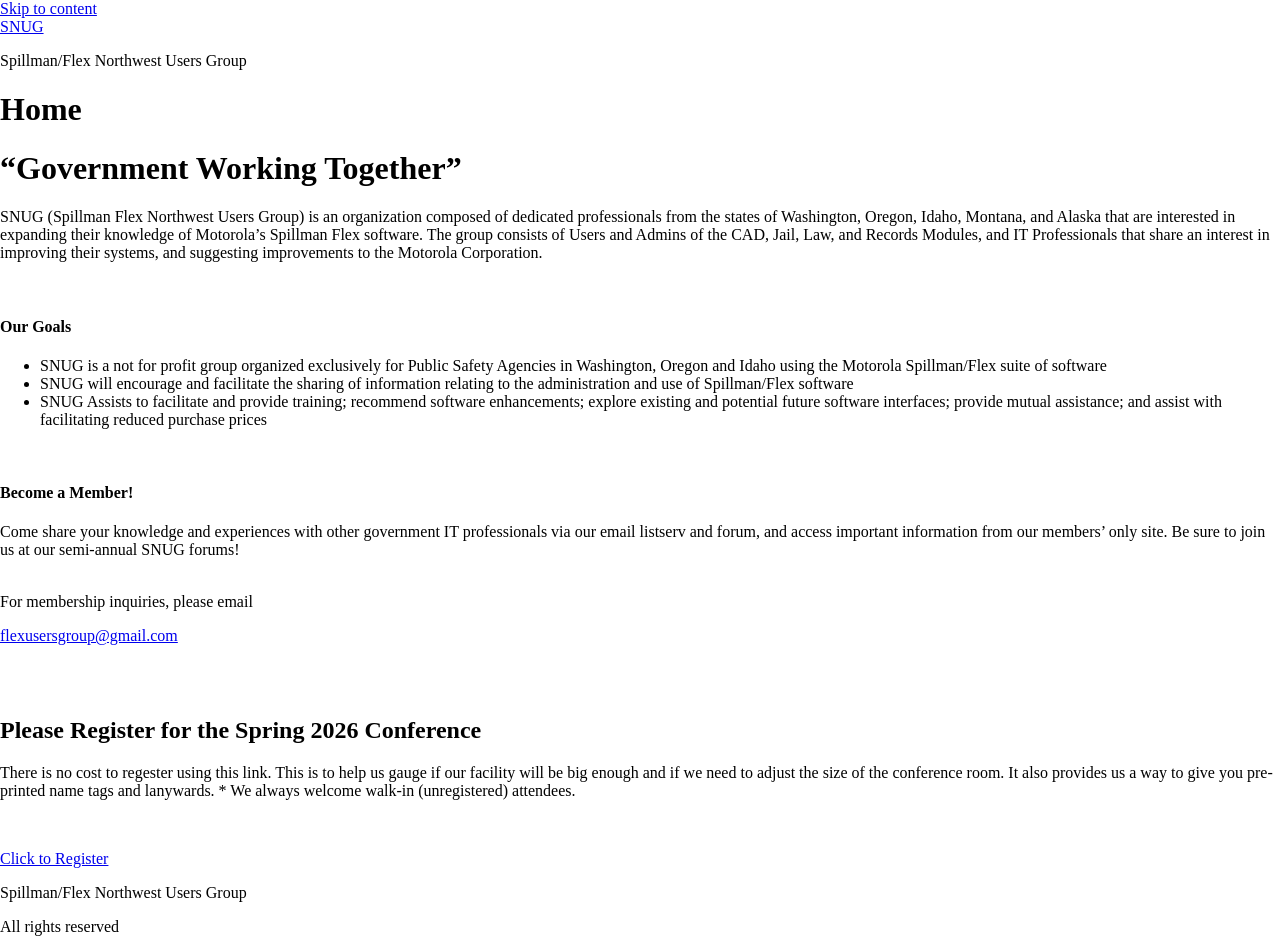
==== index.html @ 71878bd9 "Add index.html for SNUG website This commit adds a new HTML file for the SNUG website, including met" ====
<!doctype html>
<html lang="en-US">
<head>
	<meta charset="UTF-8">
	<meta name="viewport" content="width=device-width, initial-scale=1">
	<link rel="profile" href="https://gmpg.org/xfn/11">
	<title>SNUG &#8211; Spillman/Flex Northwest Users Group</title>
<meta name='robots' content='max-image-preview:large' />
<link rel='dns-prefetch' href='//snugonline.net' />
<link rel="alternate" type="application/rss+xml" title="SNUG &raquo; Feed" href="https://snugonline.net/feed/" />
<link rel="alternate" type="application/rss+xml" title="SNUG &raquo; Comments Feed" href="https://snugonline.net/comments/feed/" />
<link rel="alternate" title="oEmbed (JSON)" type="application/json+oembed" href="https://snugonline.net/wp-json/oembed/1.0/embed?url=https%3A%2F%2Fsnugonline.net%2F" />
<link rel="alternate" title="oEmbed (XML)" type="text/xml+oembed" href="https://snugonline.net/wp-json/oembed/1.0/embed?url=https%3A%2F%2Fsnugonline.net%2F&#038;format=xml" />
<style id='wp-img-auto-sizes-contain-inline-css'>
img:is([sizes=auto i],[sizes^="auto," i]){contain-intrinsic-size:3000px 1500px}
/*# sourceURL=wp-img-auto-sizes-contain-inline-css */
</style>
<style id='wp-emoji-styles-inline-css'>

	img.wp-smiley, img.emoji {
		display: inline !important;
		border: none !important;
		box-shadow: none !important;
		height: 1em !important;
		width: 1em !important;
		margin: 0 0.07em !important;
		vertical-align: -0.1em !important;
		background: none !important;
		padding: 0 !important;
	}
/*# sourceURL=wp-emoji-styles-inline-css */
</style>
<link rel='stylesheet' id='wp-block-library-css' href='https://snugonline.net/wp-includes/css/dist/block-library/style.css?ver=6.9' media='all' />
<style id='global-styles-inline-css'>
:root{--wp--preset--aspect-ratio--square: 1;--wp--preset--aspect-ratio--4-3: 4/3;--wp--preset--aspect-ratio--3-4: 3/4;--wp--preset--aspect-ratio--3-2: 3/2;--wp--preset--aspect-ratio--2-3: 2/3;--wp--preset--aspect-ratio--16-9: 16/9;--wp--preset--aspect-ratio--9-16: 9/16;--wp--preset--color--black: #000000;--wp--preset--color--cyan-bluish-gray: #abb8c3;--wp--preset--color--white: #ffffff;--wp--preset--color--pale-pink: #f78da7;--wp--preset--color--vivid-red: #cf2e2e;--wp--preset--color--luminous-vivid-orange: #ff6900;--wp--preset--color--luminous-vivid-amber: #fcb900;--wp--preset--color--light-green-cyan: #7bdcb5;--wp--preset--color--vivid-green-cyan: #00d084;--wp--preset--color--pale-cyan-blue: #8ed1fc;--wp--preset--color--vivid-cyan-blue: #0693e3;--wp--preset--color--vivid-purple: #9b51e0;--wp--preset--gradient--vivid-cyan-blue-to-vivid-purple: linear-gradient(135deg,rgb(6,147,227) 0%,rgb(155,81,224) 100%);--wp--preset--gradient--light-green-cyan-to-vivid-green-cyan: linear-gradient(135deg,rgb(122,220,180) 0%,rgb(0,208,130) 100%);--wp--preset--gradient--luminous-vivid-amber-to-luminous-vivid-orange: linear-gradient(135deg,rgb(252,185,0) 0%,rgb(255,105,0) 100%);--wp--preset--gradient--luminous-vivid-orange-to-vivid-red: linear-gradient(135deg,rgb(255,105,0) 0%,rgb(207,46,46) 100%);--wp--preset--gradient--very-light-gray-to-cyan-bluish-gray: linear-gradient(135deg,rgb(238,238,238) 0%,rgb(169,184,195) 100%);--wp--preset--gradient--cool-to-warm-spectrum: linear-gradient(135deg,rgb(74,234,220) 0%,rgb(151,120,209) 20%,rgb(207,42,186) 40%,rgb(238,44,130) 60%,rgb(251,105,98) 80%,rgb(254,248,76) 100%);--wp--preset--gradient--blush-light-purple: linear-gradient(135deg,rgb(255,206,236) 0%,rgb(152,150,240) 100%);--wp--preset--gradient--blush-bordeaux: linear-gradient(135deg,rgb(254,205,165) 0%,rgb(254,45,45) 50%,rgb(107,0,62) 100%);--wp--preset--gradient--luminous-dusk: linear-gradient(135deg,rgb(255,203,112) 0%,rgb(199,81,192) 50%,rgb(65,88,208) 100%);--wp--preset--gradient--pale-ocean: linear-gradient(135deg,rgb(255,245,203) 0%,rgb(182,227,212) 50%,rgb(51,167,181) 100%);--wp--preset--gradient--electric-grass: linear-gradient(135deg,rgb(202,248,128) 0%,rgb(113,206,126) 100%);--wp--preset--gradient--midnight: linear-gradient(135deg,rgb(2,3,129) 0%,rgb(40,116,252) 100%);--wp--preset--font-size--small: 13px;--wp--preset--font-size--medium: 20px;--wp--preset--font-size--large: 36px;--wp--preset--font-size--x-large: 42px;--wp--preset--spacing--20: 0.44rem;--wp--preset--spacing--30: 0.67rem;--wp--preset--spacing--40: 1rem;--wp--preset--spacing--50: 1.5rem;--wp--preset--spacing--60: 2.25rem;--wp--preset--spacing--70: 3.38rem;--wp--preset--spacing--80: 5.06rem;--wp--preset--shadow--natural: 6px 6px 9px rgba(0, 0, 0, 0.2);--wp--preset--shadow--deep: 12px 12px 50px rgba(0, 0, 0, 0.4);--wp--preset--shadow--sharp: 6px 6px 0px rgba(0, 0, 0, 0.2);--wp--preset--shadow--outlined: 6px 6px 0px -3px rgb(255, 255, 255), 6px 6px rgb(0, 0, 0);--wp--preset--shadow--crisp: 6px 6px 0px rgb(0, 0, 0);}:root { --wp--style--global--content-size: 800px;--wp--style--global--wide-size: 1200px; }:where(body) { margin: 0; }.wp-site-blocks > .alignleft { float: left; margin-right: 2em; }.wp-site-blocks > .alignright { float: right; margin-left: 2em; }.wp-site-blocks > .aligncenter { justify-content: center; margin-left: auto; margin-right: auto; }:where(.wp-site-blocks) > * { margin-block-start: 24px; margin-block-end: 0; }:where(.wp-site-blocks) > :first-child { margin-block-start: 0; }:where(.wp-site-blocks) > :last-child { margin-block-end: 0; }:root { --wp--style--block-gap: 24px; }:root :where(.is-layout-flow) > :first-child{margin-block-start: 0;}:root :where(.is-layout-flow) > :last-child{margin-block-end: 0;}:root :where(.is-layout-flow) > *{margin-block-start: 24px;margin-block-end: 0;}:root :where(.is-layout-constrained) > :first-child{margin-block-start: 0;}:root :where(.is-layout-constrained) > :last-child{margin-block-end: 0;}:root :where(.is-layout-constrained) > *{margin-block-start: 24px;margin-block-end: 0;}:root :where(.is-layout-flex){gap: 24px;}:root :where(.is-layout-grid){gap: 24px;}.is-layout-flow > .alignleft{float: left;margin-inline-start: 0;margin-inline-end: 2em;}.is-layout-flow > .alignright{float: right;margin-inline-start: 2em;margin-inline-end: 0;}.is-layout-flow > .aligncenter{margin-left: auto !important;margin-right: auto !important;}.is-layout-constrained > .alignleft{float: left;margin-inline-start: 0;margin-inline-end: 2em;}.is-layout-constrained > .alignright{float: right;margin-inline-start: 2em;margin-inline-end: 0;}.is-layout-constrained > .aligncenter{margin-left: auto !important;margin-right: auto !important;}.is-layout-constrained > :where(:not(.alignleft):not(.alignright):not(.alignfull)){max-width: var(--wp--style--global--content-size);margin-left: auto !important;margin-right: auto !important;}.is-layout-constrained > .alignwide{max-width: var(--wp--style--global--wide-size);}body .is-layout-flex{display: flex;}.is-layout-flex{flex-wrap: wrap;align-items: center;}.is-layout-flex > :is(*, div){margin: 0;}body .is-layout-grid{display: grid;}.is-layout-grid > :is(*, div){margin: 0;}body{padding-top: 0px;padding-right: 0px;padding-bottom: 0px;padding-left: 0px;}a:where(:not(.wp-element-button)){text-decoration: underline;}:root :where(.wp-element-button, .wp-block-button__link){background-color: #32373c;border-width: 0;color: #fff;font-family: inherit;font-size: inherit;font-style: inherit;font-weight: inherit;letter-spacing: inherit;line-height: inherit;padding-top: calc(0.667em + 2px);padding-right: calc(1.333em + 2px);padding-bottom: calc(0.667em + 2px);padding-left: calc(1.333em + 2px);text-decoration: none;text-transform: inherit;}.has-black-color{color: var(--wp--preset--color--black) !important;}.has-cyan-bluish-gray-color{color: var(--wp--preset--color--cyan-bluish-gray) !important;}.has-white-color{color: var(--wp--preset--color--white) !important;}.has-pale-pink-color{color: var(--wp--preset--color--pale-pink) !important;}.has-vivid-red-color{color: var(--wp--preset--color--vivid-red) !important;}.has-luminous-vivid-orange-color{color: var(--wp--preset--color--luminous-vivid-orange) !important;}.has-luminous-vivid-amber-color{color: var(--wp--preset--color--luminous-vivid-amber) !important;}.has-light-green-cyan-color{color: var(--wp--preset--color--light-green-cyan) !important;}.has-vivid-green-cyan-color{color: var(--wp--preset--color--vivid-green-cyan) !important;}.has-pale-cyan-blue-color{color: var(--wp--preset--color--pale-cyan-blue) !important;}.has-vivid-cyan-blue-color{color: var(--wp--preset--color--vivid-cyan-blue) !important;}.has-vivid-purple-color{color: var(--wp--preset--color--vivid-purple) !important;}.has-black-background-color{background-color: var(--wp--preset--color--black) !important;}.has-cyan-bluish-gray-background-color{background-color: var(--wp--preset--color--cyan-bluish-gray) !important;}.has-white-background-color{background-color: var(--wp--preset--color--white) !important;}.has-pale-pink-background-color{background-color: var(--wp--preset--color--pale-pink) !important;}.has-vivid-red-background-color{background-color: var(--wp--preset--color--vivid-red) !important;}.has-luminous-vivid-orange-background-color{background-color: var(--wp--preset--color--luminous-vivid-orange) !important;}.has-luminous-vivid-amber-background-color{background-color: var(--wp--preset--color--luminous-vivid-amber) !important;}.has-light-green-cyan-background-color{background-color: var(--wp--preset--color--light-green-cyan) !important;}.has-vivid-green-cyan-background-color{background-color: var(--wp--preset--color--vivid-green-cyan) !important;}.has-pale-cyan-blue-background-color{background-color: var(--wp--preset--color--pale-cyan-blue) !important;}.has-vivid-cyan-blue-background-color{background-color: var(--wp--preset--color--vivid-cyan-blue) !important;}.has-vivid-purple-background-color{background-color: var(--wp--preset--color--vivid-purple) !important;}.has-black-border-color{border-color: var(--wp--preset--color--black) !important;}.has-cyan-bluish-gray-border-color{border-color: var(--wp--preset--color--cyan-bluish-gray) !important;}.has-white-border-color{border-color: var(--wp--preset--color--white) !important;}.has-pale-pink-border-color{border-color: var(--wp--preset--color--pale-pink) !important;}.has-vivid-red-border-color{border-color: var(--wp--preset--color--vivid-red) !important;}.has-luminous-vivid-orange-border-color{border-color: var(--wp--preset--color--luminous-vivid-orange) !important;}.has-luminous-vivid-amber-border-color{border-color: var(--wp--preset--color--luminous-vivid-amber) !important;}.has-light-green-cyan-border-color{border-color: var(--wp--preset--color--light-green-cyan) !important;}.has-vivid-green-cyan-border-color{border-color: var(--wp--preset--color--vivid-green-cyan) !important;}.has-pale-cyan-blue-border-color{border-color: var(--wp--preset--color--pale-cyan-blue) !important;}.has-vivid-cyan-blue-border-color{border-color: var(--wp--preset--color--vivid-cyan-blue) !important;}.has-vivid-purple-border-color{border-color: var(--wp--preset--color--vivid-purple) !important;}.has-vivid-cyan-blue-to-vivid-purple-gradient-background{background: var(--wp--preset--gradient--vivid-cyan-blue-to-vivid-purple) !important;}.has-light-green-cyan-to-vivid-green-cyan-gradient-background{background: var(--wp--preset--gradient--light-green-cyan-to-vivid-green-cyan) !important;}.has-luminous-vivid-amber-to-luminous-vivid-orange-gradient-background{background: var(--wp--preset--gradient--luminous-vivid-amber-to-luminous-vivid-orange) !important;}.has-luminous-vivid-orange-to-vivid-red-gradient-background{background: var(--wp--preset--gradient--luminous-vivid-orange-to-vivid-red) !important;}.has-very-light-gray-to-cyan-bluish-gray-gradient-background{background: var(--wp--preset--gradient--very-light-gray-to-cyan-bluish-gray) !important;}.has-cool-to-warm-spectrum-gradient-background{background: var(--wp--preset--gradient--cool-to-warm-spectrum) !important;}.has-blush-light-purple-gradient-background{background: var(--wp--preset--gradient--blush-light-purple) !important;}.has-blush-bordeaux-gradient-background{background: var(--wp--preset--gradient--blush-bordeaux) !important;}.has-luminous-dusk-gradient-background{background: var(--wp--preset--gradient--luminous-dusk) !important;}.has-pale-ocean-gradient-background{background: var(--wp--preset--gradient--pale-ocean) !important;}.has-electric-grass-gradient-background{background: var(--wp--preset--gradient--electric-grass) !important;}.has-midnight-gradient-background{background: var(--wp--preset--gradient--midnight) !important;}.has-small-font-size{font-size: var(--wp--preset--font-size--small) !important;}.has-medium-font-size{font-size: var(--wp--preset--font-size--medium) !important;}.has-large-font-size{font-size: var(--wp--preset--font-size--large) !important;}.has-x-large-font-size{font-size: var(--wp--preset--font-size--x-large) !important;}
:root :where(.wp-block-pullquote){font-size: 1.5em;line-height: 1.6;}
/*# sourceURL=global-styles-inline-css */
</style>
<link rel='stylesheet' id='hello-elementor-css' href='https://snugonline.net/wp-content/themes/hello-elementor/assets/css/reset.css?ver=3.4.6' media='all' />
<link rel='stylesheet' id='hello-elementor-theme-style-css' href='https://snugonline.net/wp-content/themes/hello-elementor/assets/css/theme.css?ver=3.4.6' media='all' />
<link rel='stylesheet' id='hello-elementor-header-footer-css' href='https://snugonline.net/wp-content/themes/hello-elementor/assets/css/header-footer.css?ver=3.4.6' media='all' />
<link rel='stylesheet' id='elementor-frontend-css' href='https://snugonline.net/wp-content/plugins/elementor/assets/css/frontend.css?ver=3.34.3' media='all' />
<link rel='stylesheet' id='elementor-post-278-css' href='https://snugonline.net/wp-content/uploads/elementor/css/post-278.css?ver=1769472592' media='all' />
<link rel='stylesheet' id='elementor-gf-roboto-css' href='https://fonts.googleapis.com/css?family=Roboto:100,100italic,200,200italic,300,300italic,400,400italic,500,500italic,600,600italic,700,700italic,800,800italic,900,900italic&#038;display=swap' media='all' />
<link rel='stylesheet' id='elementor-gf-robotoslab-css' href='https://fonts.googleapis.com/css?family=Roboto+Slab:100,100italic,200,200italic,300,300italic,400,400italic,500,500italic,600,600italic,700,700italic,800,800italic,900,900italic&#038;display=swap' media='all' />
<link rel="https://api.w.org/" href="https://snugonline.net/wp-json/" /><link rel="alternate" title="JSON" type="application/json" href="https://snugonline.net/wp-json/wp/v2/pages/7" /><link rel="EditURI" type="application/rsd+xml" title="RSD" href="https://snugonline.net/xmlrpc.php?rsd" />
<meta name="generator" content="WordPress 6.9" />
<link rel="canonical" href="https://snugonline.net/" />
<link rel='shortlink' href='https://snugonline.net/' />
<meta name="generator" content="Elementor 3.34.3; features: e_font_icon_svg, additional_custom_breakpoints; settings: css_print_method-external, google_font-enabled, font_display-swap">
			<style>
				.e-con.e-parent:nth-of-type(n+4):not(.e-lazyloaded):not(.e-no-lazyload),
				.e-con.e-parent:nth-of-type(n+4):not(.e-lazyloaded):not(.e-no-lazyload) * {
					background-image: none !important;
				}
				@media screen and (max-height: 1024px) {
					.e-con.e-parent:nth-of-type(n+3):not(.e-lazyloaded):not(.e-no-lazyload),
					.e-con.e-parent:nth-of-type(n+3):not(.e-lazyloaded):not(.e-no-lazyload) * {
						background-image: none !important;
					}
				}
				@media screen and (max-height: 640px) {
					.e-con.e-parent:nth-of-type(n+2):not(.e-lazyloaded):not(.e-no-lazyload),
					.e-con.e-parent:nth-of-type(n+2):not(.e-lazyloaded):not(.e-no-lazyload) * {
						background-image: none !important;
					}
				}
			</style>
			<link rel="icon" href="https://snugonline.net/wp-content/uploads/2023/11/Logo9-150x150.jpg" sizes="32x32" />
<link rel="icon" href="https://snugonline.net/wp-content/uploads/2023/11/Logo9.jpg" sizes="192x192" />
<link rel="apple-touch-icon" href="https://snugonline.net/wp-content/uploads/2023/11/Logo9.jpg" />
<meta name="msapplication-TileImage" content="https://snugonline.net/wp-content/uploads/2023/11/Logo9.jpg" />
</head>
<body class="home wp-singular page-template-default page page-id-7 wp-embed-responsive wp-theme-hello-elementor hello-elementor-default elementor-default elementor-kit-278">


<a class="skip-link screen-reader-text" href="#content">Skip to content</a>

<header id="site-header" class="site-header dynamic-header menu-dropdown-tablet">
	<div class="header-inner">
		<div class="site-branding show-title">
							<div class="site-title show">
					<a href="https://snugonline.net/" title="Home" rel="home">
						SNUG					</a>
				</div>
							<p class="site-description show">
					Spillman/Flex Northwest Users Group				</p>
					</div>

					</div>
</header>

<main id="content" class="site-main post-7 page type-page status-publish hentry">

			<div class="page-header">
			<h1 class="entry-title">Home</h1>		</div>
	
	<div class="page-content">
		

<h1>&#8220;Government Working Together&#8221;</h1>
<p>SNUG (Spillman Flex Northwest Users Group) is an organization composed of dedicated professionals from the states of Washington, Oregon, Idaho, Montana, and Alaska that are interested in expanding their knowledge of Motorola&#8217;s Spillman Flex software. The group consists of Users and Admins of the CAD, Jail, Law, and Records Modules, and IT Professionals that share an interest in improving their systems, and suggesting improvements to the Motorola Corporation.</p>
<p>​</p>
<h4>Our Goals</h4>
<ul>
<li>SNUG is a not for profit group organized exclusively for Public Safety Agencies in Washington, Oregon and Idaho using the Motorola Spillman/Flex suite of software</li>
<li>SNUG will encourage and facilitate the sharing of information relating to the administration and use of Spillman/Flex software</li>
<li>SNUG Assists to facilitate and provide training; recommend software enhancements; explore existing and potential future software interfaces; provide mutual assistance; and assist with facilitating reduced purchase prices

</li>
</ul>
<p>​</p>
<h4>Become a Member!</h4>
<p>Come share your knowledge and experiences with other government IT professionals via our email listserv and forum, and access important information from our members&#8217; only site. Be sure to join us at our semi-annual SNUG forums!</p>
<p><br />For membership inquiries, please email</p>
<p><a href="mailto:flexusersgroup@gmail.com">flexusersgroup@gmail.com</a></p>
	
<stripe-buy-button
  buy-button-id="buy_btn_1StxQZErK0220UGNkFnX0SF5"
  publishable-key="pk_live_51OLAj8ErK0220UGN3WUobRDctKMxvB1pbk7MIkn4FymusLKEFVJmxNBaVOUuuBaGXuAx5yf9MPn5wjiIhg0K4kt400g8xN1qja"><br />
</stripe-buy-button>

<stripe-buy-button
  buy-button-id="buy_btn_1StxU8ErK0220UGNSDG3BmuP"
  publishable-key="pk_live_51OLAj8ErK0220UGN3WUobRDctKMxvB1pbk7MIkn4FymusLKEFVJmxNBaVOUuuBaGXuAx5yf9MPn5wjiIhg0K4kt400g8xN1qja"><br />
</stripe-buy-button>
				<img fetchpriority="high" decoding="async" src="https://snugonline.net/wp-content/uploads/2024/02/Seattle-w-Mt-Rainier.jpg" alt="Seattle w-Mt Rainier" itemprop="image" height="990" width="1920" title="Seattle w-Mt Rainier" onerror="this.style.display='none'"  />
<h2>
		Please Register for the Spring 2026 Conference
	</h2>
<p>There is no cost to regester using this link. This is to help us gauge if our facility will be big enough and if we need to adjust the size of the conference room.  It also provides us a way to give you pre-printed name tags and lanywards. * We always welcome walk-in (unregistered) attendees.</p>
<p>&nbsp;</p>
			<a href="https://buytickets.at/spillmannorthwestusersgroup/2032452" target="_blank" rel="noopener nofollow">
							Click to Register
			</a>
				<img decoding="async" src="https://snugonline.net/wp-content/plugins/bb-plugin/img/pixel.png" alt="" itemprop="image" onerror="this.style.display='none'"  />


		
			</div>

	
</main>

	<footer id="site-footer" class="site-footer dynamic-footer footer-has-copyright">
	<div class="footer-inner">
		<div class="site-branding show-logo">
							<p class="site-description show">
					Spillman/Flex Northwest Users Group				</p>
					</div>

		
					<div class="copyright show">
				<p>All rights reserved</p>
			</div>
			</div>
</footer>

<script type="speculationrules">
{"prefetch":[{"source":"document","where":{"and":[{"href_matches":"/*"},{"not":{"href_matches":["/wp-*.php","/wp-admin/*","/wp-content/uploads/*","/wp-content/*","/wp-content/plugins/*","/wp-content/themes/hello-elementor/*","/*\\?(.+)"]}},{"not":{"selector_matches":"a[rel~=\"nofollow\"]"}},{"not":{"selector_matches":".no-prefetch, .no-prefetch a"}}]},"eagerness":"conservative"}]}
</script>
			<script>
				const lazyloadRunObserver = () => {
					const lazyloadBackgrounds = document.querySelectorAll( `.e-con.e-parent:not(.e-lazyloaded)` );
					const lazyloadBackgroundObserver = new IntersectionObserver( ( entries ) => {
						entries.forEach( ( entry ) => {
							if ( entry.isIntersecting ) {
								let lazyloadBackground = entry.target;
								if( lazyloadBackground ) {
									lazyloadBackground.classList.add( 'e-lazyloaded' );
								}
								lazyloadBackgroundObserver.unobserve( entry.target );
							}
						});
					}, { rootMargin: '200px 0px 200px 0px' } );
					lazyloadBackgrounds.forEach( ( lazyloadBackground ) => {
						lazyloadBackgroundObserver.observe( lazyloadBackground );
					} );
				};
				const events = [
					'DOMContentLoaded',
					'elementor/lazyload/observe',
				];
				events.forEach( ( event ) => {
					document.addEventListener( event, lazyloadRunObserver );
				} );
			</script>
			<style id='core-block-supports-inline-css'>
/**
 * Core styles: block-supports
 */

/*# sourceURL=core-block-supports-inline-css */
</style>
<script src="https://snugonline.net/wp-content/themes/hello-elementor/assets/js/hello-frontend.js?ver=3.4.6" id="hello-theme-frontend-js"></script>
<script id="wp-emoji-settings" type="application/json">
{"baseUrl":"https://s.w.org/images/core/emoji/17.0.2/72x72/","ext":".png","svgUrl":"https://s.w.org/images/core/emoji/17.0.2/svg/","svgExt":".svg","source":{"wpemoji":"https://snugonline.net/wp-includes/js/wp-emoji.js?ver=6.9","twemoji":"https://snugonline.net/wp-includes/js/twemoji.js?ver=6.9"}}
</script>
<script type="module">
/**
 * @output wp-includes/js/wp-emoji-loader.js
 */

/* eslint-env es6 */

// Note: This is loaded as a script module, so there is no need for an IIFE to prevent pollution of the global scope.

/**
 * Emoji Settings as exported in PHP via _print_emoji_detection_script().
 * @typedef WPEmojiSettings
 * @type {object}
 * @property {?object} source
 * @property {?string} source.concatemoji
 * @property {?string} source.twemoji
 * @property {?string} source.wpemoji
 */

const settings = /** @type {WPEmojiSettings} */ (
	JSON.parse( document.getElementById( 'wp-emoji-settings' ).textContent )
);

// For compatibility with other scripts that read from this global, in particular wp-includes/js/wp-emoji.js (source file: js/_enqueues/wp/emoji.js).
window._wpemojiSettings = settings;

/**
 * Support tests.
 * @typedef SupportTests
 * @type {object}
 * @property {?boolean} flag
 * @property {?boolean} emoji
 */

const sessionStorageKey = 'wpEmojiSettingsSupports';
const tests = [ 'flag', 'emoji' ];

/**
 * Checks whether the browser supports offloading to a Worker.
 *
 * @since 6.3.0
 *
 * @private
 *
 * @returns {boolean}
 */
function supportsWorkerOffloading() {
	return (
		typeof Worker !== 'undefined' &&
		typeof OffscreenCanvas !== 'undefined' &&
		typeof URL !== 'undefined' &&
		URL.createObjectURL &&
		typeof Blob !== 'undefined'
	);
}

/**
 * @typedef SessionSupportTests
 * @type {object}
 * @property {number} timestamp
 * @property {SupportTests} supportTests
 */

/**
 * Get support tests from session.
 *
 * @since 6.3.0
 *
 * @private
 *
 * @returns {?SupportTests} Support tests, or null if not set or older than 1 week.
 */
function getSessionSupportTests() {
	try {
		/** @type {SessionSupportTests} */
		const item = JSON.parse(
			sessionStorage.getItem( sessionStorageKey )
		);
		if (
			typeof item === 'object' &&
			typeof item.timestamp === 'number' &&
			new Date().valueOf() < item.timestamp + 604800 && // Note: Number is a week in seconds.
			typeof item.supportTests === 'object'
		) {
			return item.supportTests;
		}
	} catch ( e ) {}
	return null;
}

/**
 * Persist the supports in session storage.
 *
 * @since 6.3.0
 *
 * @private
 *
 * @param {SupportTests} supportTests Support tests.
 */
function setSessionSupportTests( supportTests ) {
	try {
		/** @type {SessionSupportTests} */
		const item = {
			supportTests: supportTests,
			timestamp: new Date().valueOf()
		};

		sessionStorage.setItem(
			sessionStorageKey,
			JSON.stringify( item )
		);
	} catch ( e ) {}
}

/**
 * Checks if two sets of Emoji characters render the same visually.
 *
 * This is used to determine if the browser is rendering an emoji with multiple data points
 * correctly. set1 is the emoji in the correct form, using a zero-width joiner. set2 is the emoji
 * in the incorrect form, using a zero-width space. If the two sets render the same, then the browser
 * does not support the emoji correctly.
 *
 * This function may be serialized to run in a Worker. Therefore, it cannot refer to variables from the containing
 * scope. Everything must be passed by parameters.
 *
 * @since 4.9.0
 *
 * @private
 *
 * @param {CanvasRenderingContext2D} context 2D Context.
 * @param {string} set1 Set of Emoji to test.
 * @param {string} set2 Set of Emoji to test.
 *
 * @return {boolean} True if the two sets render the same.
 */
function emojiSetsRenderIdentically( context, set1, set2 ) {
	// Cleanup from previous test.
	context.clearRect( 0, 0, context.canvas.width, context.canvas.height );
	context.fillText( set1, 0, 0 );
	const rendered1 = new Uint32Array(
		context.getImageData(
			0,
			0,
			context.canvas.width,
			context.canvas.height
		).data
	);

	// Cleanup from previous test.
	context.clearRect( 0, 0, context.canvas.width, context.canvas.height );
	context.fillText( set2, 0, 0 );
	const rendered2 = new Uint32Array(
		context.getImageData(
			0,
			0,
			context.canvas.width,
			context.canvas.height
		).data
	);

	return rendered1.every( ( rendered2Data, index ) => {
		return rendered2Data === rendered2[ index ];
	} );
}

/**
 * Checks if the center point of a single emoji is empty.
 *
 * This is used to determine if the browser is rendering an emoji with a single data point
 * correctly. The center point of an incorrectly rendered emoji will be empty. A correctly
 * rendered emoji will have a non-zero value at the center point.
 *
 * This function may be serialized to run in a Worker. Therefore, it cannot refer to variables from the containing
 * scope. Everything must be passed by parameters.
 *
 * @since 6.8.2
 *
 * @private
 *
 * @param {CanvasRenderingContext2D} context 2D Context.
 * @param {string} emoji Emoji to test.
 *
 * @return {boolean} True if the center point is empty.
 */
function emojiRendersEmptyCenterPoint( context, emoji ) {
	// Cleanup from previous test.
	context.clearRect( 0, 0, context.canvas.width, context.canvas.height );
	context.fillText( emoji, 0, 0 );

	// Test if the center point (16, 16) is empty (0,0,0,0).
	const centerPoint = context.getImageData(16, 16, 1, 1);
	for ( let i = 0; i < centerPoint.data.length; i++ ) {
		if ( centerPoint.data[ i ] !== 0 ) {
			// Stop checking the moment it's known not to be empty.
			return false;
		}
	}

	return true;
}

/**
 * Determines if the browser properly renders Emoji that Twemoji can supplement.
 *
 * This function may be serialized to run in a Worker. Therefore, it cannot refer to variables from the containing
 * scope. Everything must be passed by parameters.
 *
 * @since 4.2.0
 *
 * @private
 *
 * @param {CanvasRenderingContext2D} context 2D Context.
 * @param {string} type Whether to test for support of "flag" or "emoji".
 * @param {Function} emojiSetsRenderIdentically Reference to emojiSetsRenderIdentically function, needed due to minification.
 * @param {Function} emojiRendersEmptyCenterPoint Reference to emojiRendersEmptyCenterPoint function, needed due to minification.
 *
 * @return {boolean} True if the browser can render emoji, false if it cannot.
 */
function browserSupportsEmoji( context, type, emojiSetsRenderIdentically, emojiRendersEmptyCenterPoint ) {
	let isIdentical;

	switch ( type ) {
		case 'flag':
			/*
			 * Test for Transgender flag compatibility. Added in Unicode 13.
			 *
			 * To test for support, we try to render it, and compare the rendering to how it would look if
			 * the browser doesn't render it correctly (white flag emoji + transgender symbol).
			 */
			isIdentical = emojiSetsRenderIdentically(
				context,
				'\uD83C\uDFF3\uFE0F\u200D\u26A7\uFE0F', // as a zero-width joiner sequence
				'\uD83C\uDFF3\uFE0F\u200B\u26A7\uFE0F' // separated by a zero-width space
			);

			if ( isIdentical ) {
				return false;
			}

			/*
			 * Test for Sark flag compatibility. This is the least supported of the letter locale flags,
			 * so gives us an easy test for full support.
			 *
			 * To test for support, we try to render it, and compare the rendering to how it would look if
			 * the browser doesn't render it correctly ([C] + [Q]).
			 */
			isIdentical = emojiSetsRenderIdentically(
				context,
				'\uD83C\uDDE8\uD83C\uDDF6', // as the sequence of two code points
				'\uD83C\uDDE8\u200B\uD83C\uDDF6' // as the two code points separated by a zero-width space
			);

			if ( isIdentical ) {
				return false;
			}

			/*
			 * Test for English flag compatibility. England is a country in the United Kingdom, it
			 * does not have a two letter locale code but rather a five letter sub-division code.
			 *
			 * To test for support, we try to render it, and compare the rendering to how it would look if
			 * the browser doesn't render it correctly (black flag emoji + [G] + [B] + [E] + [N] + [G]).
			 */
			isIdentical = emojiSetsRenderIdentically(
				context,
				// as the flag sequence
				'\uD83C\uDFF4\uDB40\uDC67\uDB40\uDC62\uDB40\uDC65\uDB40\uDC6E\uDB40\uDC67\uDB40\uDC7F',
				// with each code point separated by a zero-width space
				'\uD83C\uDFF4\u200B\uDB40\uDC67\u200B\uDB40\uDC62\u200B\uDB40\uDC65\u200B\uDB40\uDC6E\u200B\uDB40\uDC67\u200B\uDB40\uDC7F'
			);

			return ! isIdentical;
		case 'emoji':
			/*
			 * Is there a large, hairy, humanoid mythical creature living in the browser?
			 *
			 * To test for Emoji 17.0 support, try to render a new emoji: Hairy Creature.
			 *
			 * The hairy creature emoji is a single code point emoji. Testing for browser
			 * support required testing the center point of the emoji to see if it is empty.
			 *
			 * 0xD83E 0x1FAC8 (\uD83E\u1FAC8) == 🫈 Hairy creature.
			 *
			 * When updating this test, please ensure that the emoji is either a single code point
			 * or switch to using the emojiSetsRenderIdentically function and testing with a zero-width
			 * joiner vs a zero-width space.
			 */
			const notSupported = emojiRendersEmptyCenterPoint( context, '\uD83E\u1FAC8' );
			return ! notSupported;
	}

	return false;
}

/**
 * Checks emoji support tests.
 *
 * This function may be serialized to run in a Worker. Therefore, it cannot refer to variables from the containing
 * scope. Everything must be passed by parameters.
 *
 * @since 6.3.0
 *
 * @private
 *
 * @param {string[]} tests Tests.
 * @param {Function} browserSupportsEmoji Reference to browserSupportsEmoji function, needed due to minification.
 * @param {Function} emojiSetsRenderIdentically Reference to emojiSetsRenderIdentically function, needed due to minification.
 * @param {Function} emojiRendersEmptyCenterPoint Reference to emojiRendersEmptyCenterPoint function, needed due to minification.
 *
 * @return {SupportTests} Support tests.
 */
function testEmojiSupports( tests, browserSupportsEmoji, emojiSetsRenderIdentically, emojiRendersEmptyCenterPoint ) {
	let canvas;
	if (
		typeof WorkerGlobalScope !== 'undefined' &&
		self instanceof WorkerGlobalScope
	) {
		canvas = new OffscreenCanvas( 300, 150 ); // Dimensions are default for HTMLCanvasElement.
	} else {
		canvas = document.createElement( 'canvas' );
	}

	const context = canvas.getContext( '2d', { willReadFrequently: true } );

	/*
	 * Chrome on OS X added native emoji rendering in M41. Unfortunately,
	 * it doesn't work when the font is bolder than 500 weight. So, we
	 * check for bold rendering support to avoid invisible emoji in Chrome.
	 */
	context.textBaseline = 'top';
	context.font = '600 32px Arial';

	const supports = {};
	tests.forEach( ( test ) => {
		supports[ test ] = browserSupportsEmoji( context, test, emojiSetsRenderIdentically, emojiRendersEmptyCenterPoint );
	} );
	return supports;
}

/**
 * Adds a script to the head of the document.
 *
 * @ignore
 *
 * @since 4.2.0
 *
 * @param {string} src The url where the script is located.
 *
 * @return {void}
 */
function addScript( src ) {
	const script = document.createElement( 'script' );
	script.src = src;
	script.defer = true;
	document.head.appendChild( script );
}

settings.supports = {
	everything: true,
	everythingExceptFlag: true
};

// Obtain the emoji support from the browser, asynchronously when possible.
new Promise( ( resolve ) => {
	let supportTests = getSessionSupportTests();
	if ( supportTests ) {
		resolve( supportTests );
		return;
	}

	if ( supportsWorkerOffloading() ) {
		try {
			// Note that the functions are being passed as arguments due to minification.
			const workerScript =
				'postMessage(' +
				testEmojiSupports.toString() +
				'(' +
				[
					JSON.stringify( tests ),
					browserSupportsEmoji.toString(),
					emojiSetsRenderIdentically.toString(),
					emojiRendersEmptyCenterPoint.toString()
				].join( ',' ) +
				'));';
			const blob = new Blob( [ workerScript ], {
				type: 'text/javascript'
			} );
			const worker = new Worker( URL.createObjectURL( blob ), { name: 'wpTestEmojiSupports' } );
			worker.onmessage = ( event ) => {
				supportTests = event.data;
				setSessionSupportTests( supportTests );
				worker.terminate();
				resolve( supportTests );
			};
			return;
		} catch ( e ) {}
	}

	supportTests = testEmojiSupports( tests, browserSupportsEmoji, emojiSetsRenderIdentically, emojiRendersEmptyCenterPoint );
	setSessionSupportTests( supportTests );
	resolve( supportTests );
} )
	// Once the browser emoji support has been obtained from the session, finalize the settings.
	.then( ( supportTests ) => {
		/*
		 * Tests the browser support for flag emojis and other emojis, and adjusts the
		 * support settings accordingly.
		 */
		for ( const test in supportTests ) {
			settings.supports[ test ] = supportTests[ test ];

			settings.supports.everything =
				settings.supports.everything && settings.supports[ test ];

			if ( 'flag' !== test ) {
				settings.supports.everythingExceptFlag =
					settings.supports.everythingExceptFlag &&
					settings.supports[ test ];
			}
		}

		settings.supports.everythingExceptFlag =
			settings.supports.everythingExceptFlag &&
			! settings.supports.flag;

		// When the browser can not render everything we need to load a polyfill.
		if ( ! settings.supports.everything ) {
			const src = settings.source || {};

			if ( src.concatemoji ) {
				addScript( src.concatemoji );
			} else if ( src.wpemoji && src.twemoji ) {
				addScript( src.twemoji );
				addScript( src.wpemoji );
			}
		}
	} );
//# sourceURL=https://snugonline.net/wp-includes/js/wp-emoji-loader.js
</script>

</body>
</html>
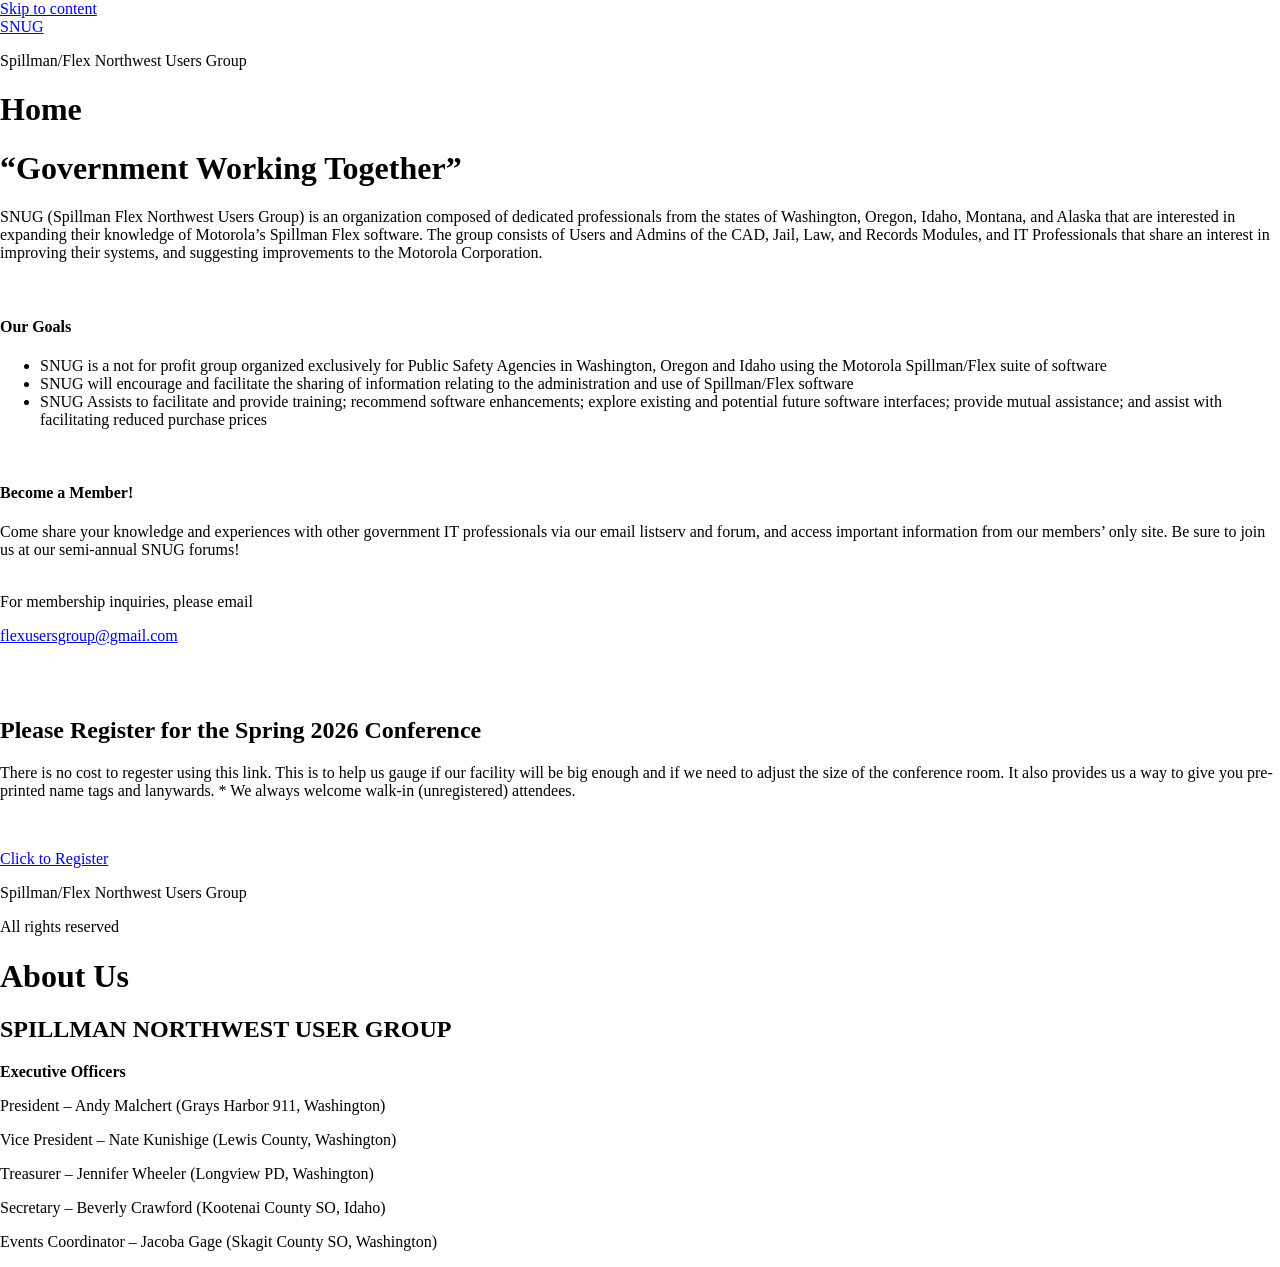
==== commit 313246ec: "Add About Us section with executive officers Added main content section with 'About Us' and executiv" ====
--- a/index.html
+++ b/index.html
@@ -637,5 +637,29 @@
 //# sourceURL=https://snugonline.net/wp-includes/js/wp-emoji-loader.js
 </script>
 
+	<main id="content" class="site-main post-65 page type-page status-publish hentry">
+
+			<div class="page-header">
+			<h1 class="entry-title">About Us</h1>		</div>
+	
+	<div class="page-content">
+		
+
+<h2>SPILLMAN NORTHWEST USER GROUP</h2>
+<p><strong>Executive Officers</strong></p>
+<p>​President &#8211; Andy Malchert (Grays Harbor 911, Washington)</p>
+<p>Vice President &#8211; Nate Kunishige (Lewis County, Washington)</p>
+<p>​Treasurer &#8211; Jennifer Wheeler (Longview PD, Washington)</p>
+<p>Secretary &#8211; Beverly Crawford (Kootenai County SO, Idaho)</p>
+<p>Events Coordinator &#8211; Jacoba Gage (Skagit County SO, Washington)</p>
+
+
+		
+			</div>
+
+	
+</main>
+
+
 </body>
 </html>
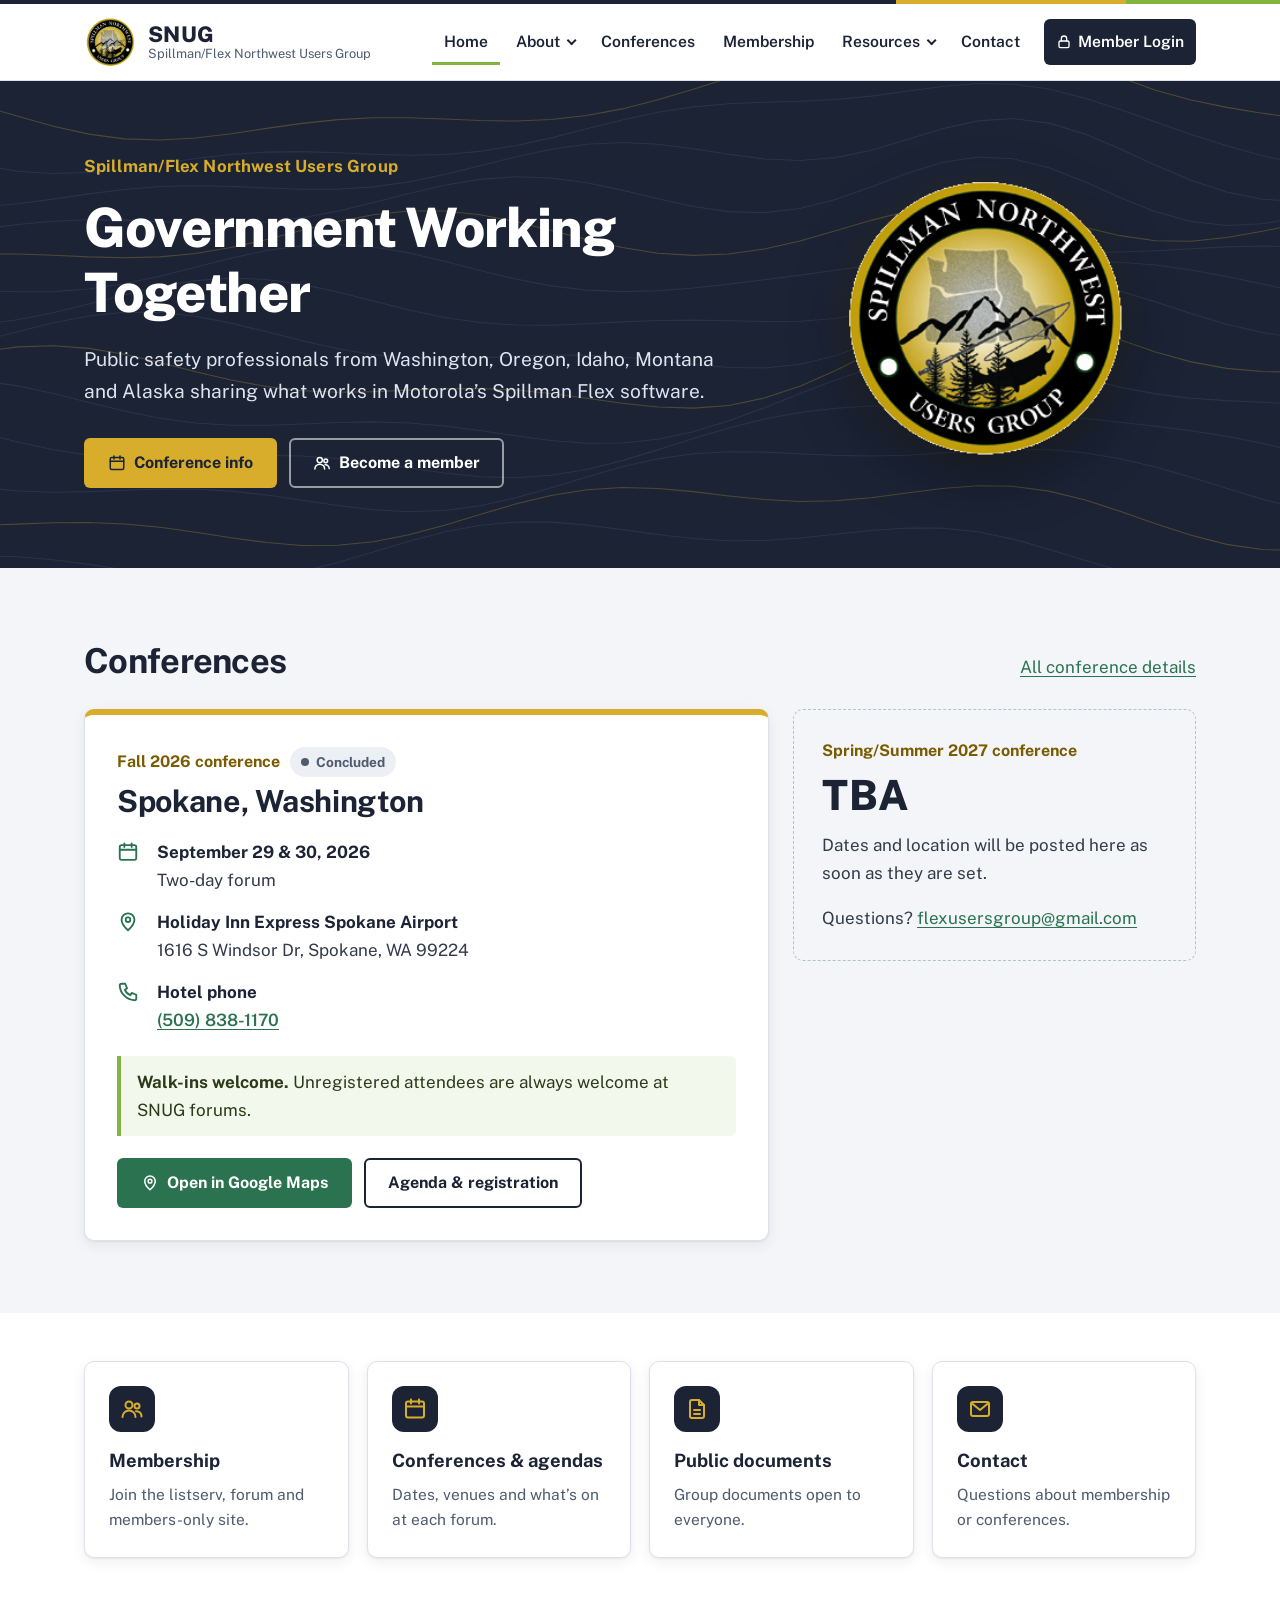
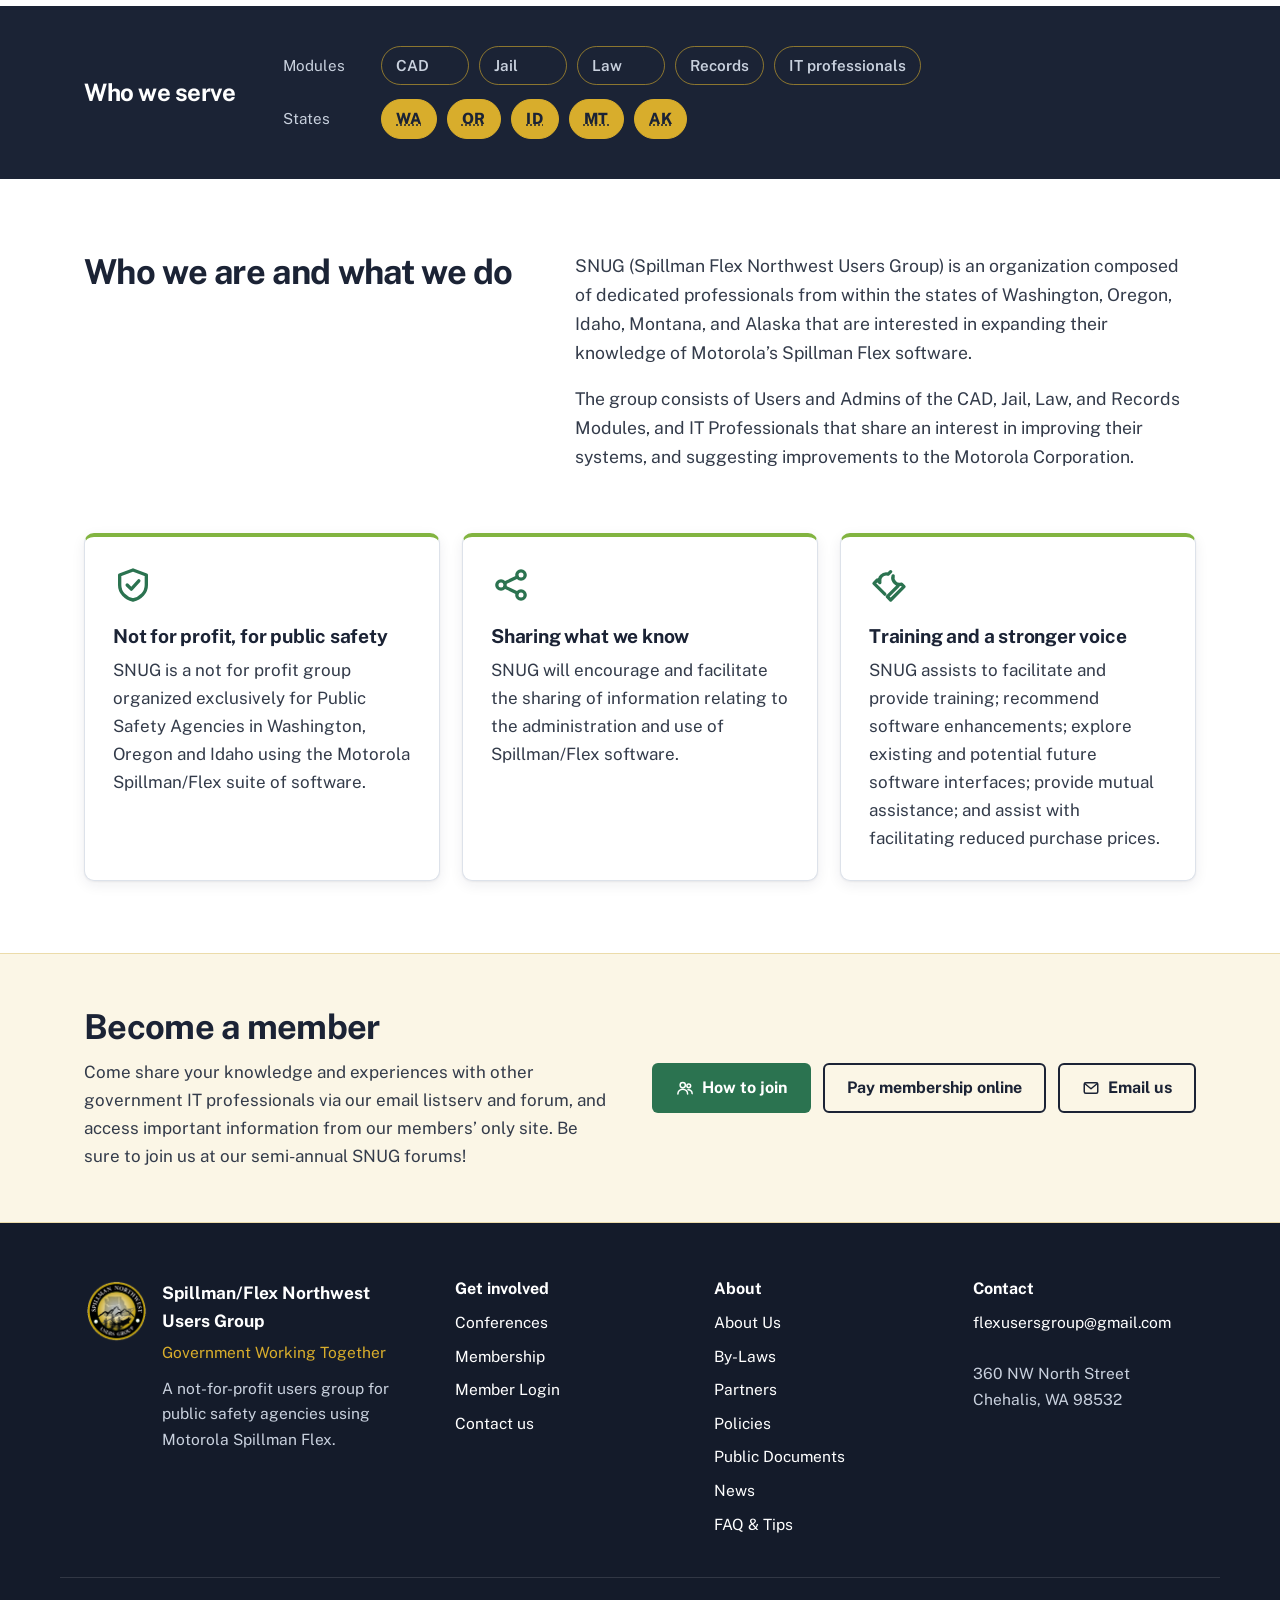
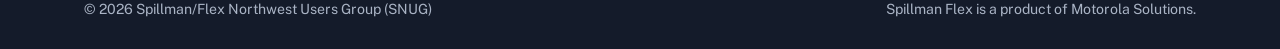
==== commit d7ebda63: "part 2 on remake of website test upload" ====
--- a/index.html
+++ b/index.html
@@ -1,665 +1,162 @@
+<!doctype html>
+<html lang="en" class="no-js">
+<head>
+<meta charset="utf-8">
+<meta name="viewport" content="width=device-width,initial-scale=1">
+<title>SNUG | Spillman/Flex Northwest Users Group</title>
+<meta name="description" content="SNUG, the Spillman/Flex Northwest Users Group: public safety agencies in WA, OR, ID, MT and AK sharing knowledge of Motorola Spillman Flex. Conferences, membership and contact.">
+<meta name="theme-color" content="#1b2335">
+<link rel="icon" href="assets/logo.png" type="image/png">
+<link rel="apple-touch-icon" href="assets/logo.png">
+<link rel="preconnect" href="https://fonts.googleapis.com">
+<link rel="preconnect" href="https://fonts.gstatic.com" crossorigin>
+<link rel="stylesheet" href="https://fonts.googleapis.com/css2?family=Public+Sans:wght@400;500;600;700;800&amp;display=swap">
+<link rel="stylesheet" href="assets/style.css">
+<script src="assets/site.js" defer></script>
+</head>
+<body>
+<a class="skip" href="#main">Skip to main content</a>
+<header class="site-header">
+  <div class="wrap header-inner">
+    <a class="brand" href="index.html"><img src="assets/logo.png" alt="" width="52" height="53"><span class="brand-text"><strong>SNUG</strong><span>Spillman/Flex Northwest Users Group</span></span></a>
+    <button class="nav-toggle" type="button" aria-expanded="false" aria-controls="site-nav"><span class="bars" aria-hidden="true"></span>Menu</button>
+    <nav class="site-nav" id="site-nav" aria-label="Main">
+      <ul>
+        <li><a href="index.html" aria-current="page">Home</a></li>
+        <li class="has-dd"><button class="dd-btn" type="button" aria-expanded="false" aria-controls="dd-about">About</button><ul class="dropdown" id="dd-about"><li><a href="about-us.html">About Us</a></li><li><a href="by-laws.html">By-Laws</a></li><li><a href="partners.html">Partners</a></li><li><a href="policies.html">Policies</a></li></ul></li>
+        <li><a href="conferences.html">Conferences</a></li>
+        <li><a href="membership.html">Membership</a></li>
+        <li class="has-dd"><button class="dd-btn" type="button" aria-expanded="false" aria-controls="dd-resources">Resources</button><ul class="dropdown" id="dd-resources"><li><a href="public-documents.html">Public Documents</a></li><li><a href="news.html">News</a></li><li><a href="faq.html">FAQ &amp; Tips</a></li></ul></li>
+        <li><a href="contact-us.html">Contact</a></li>
+        <li><a class="nav-login" href="login.html"><svg viewBox="0 0 24 24" fill="none" stroke="currentColor" stroke-width="2" stroke-linecap="round" stroke-linejoin="round" aria-hidden="true" focusable="false"><rect x="4.5" y="10.5" width="15" height="10" rx="2"/><path d="M8 10.5V7a4 4 0 0 1 8 0v3.5"/></svg>Member Login</a></li>
+      </ul>
+    </nav>
+  </div>
+</header>
+<main id="main" tabindex="-1">
+<section class="hero" aria-labelledby="hero-title"><svg class="contours" viewBox="0 0 1440 560" preserveAspectRatio="xMidYMid slice" aria-hidden="true" focusable="false"><path d="M-20,33.9 L20,46.1 L60,57.3 L100,66.1 L140,71.4 L180,72.7 L220,70.4 L260,65.6 L300,59.6 L340,54.0 L380,49.8 L420,47.7 L460,47.7 L500,49.1 L540,50.8 L580,51.4 L620,49.7 L660,45.2 L700,37.7 L740,27.5 L780,15.6 L820,2.8 L860,-10.0 L900,-22.5 L940,-34.1 L980,-44.1 L1020,-51.4 L1060,-54.6 L1100,-52.1 L1140,-43.7 L1180,-30.2 L1220,-14.0 L1260,2.3 L1300,16.6 L1340,27.7 L1380,36.0 L1420,42.5 L1460,48.4" stroke="#d8ad2c" stroke-opacity=".55" stroke-width="1.2" fill="none"/><path d="M-20,101.4 L20,107.8 L60,110.4 L100,109.2 L140,105.1 L180,99.4 L220,93.6 L260,89.0 L300,86.3 L340,85.8 L380,87.0 L420,88.7 L460,89.8 L500,89.0 L540,85.5 L580,79.1 L620,70.3 L660,60.1 L700,50.1 L740,41.5 L780,35.4 L820,31.9 L860,30.3 L900,29.2 L940,27.1 L980,23.3 L1020,17.9 L1060,12.4 L1100,9.1 L1140,9.9 L1180,15.4 L1220,25.4 L1260,38.3 L1300,52.5 L1340,66.4 L1380,79.2 L1420,90.3 L1460,99.1" stroke="#6f7fa0" stroke-opacity=".35" stroke-width="1.2" fill="none"/><path d="M-20,147.7 L20,144.4 L60,139.2 L100,133.3 L140,128.3 L180,125.1 L220,124.1 L260,124.9 L300,126.6 L340,128.1 L380,128.0 L420,125.4 L460,119.8 L500,111.6 L540,101.7 L580,91.7 L620,83.1 L660,77.4 L700,75.5 L740,77.5 L780,82.5 L820,88.8 L860,94.0 L900,95.7 L940,92.5 L980,84.2 L1020,72.4 L1060,60.1 L1100,51.2 L1140,48.6 L1180,53.7 L1220,65.8 L1260,82.6 L1300,101.0 L1340,118.0 L1380,131.2 L1420,139.3 L1460,141.8" stroke="#6f7fa0" stroke-opacity=".35" stroke-width="1.2" fill="none"/><path d="M-20,173.1 L20,167.8 L60,164.1 L100,162.4 L140,162.8 L180,164.5 L220,166.2 L260,166.7 L300,164.9 L340,160.2 L380,152.7 L420,143.1 L460,132.9 L500,123.7 L540,117.0 L580,114.1 L620,115.4 L660,120.8 L700,129.1 L740,138.7 L780,147.5 L820,153.3 L860,154.4 L900,149.8 L940,139.7 L980,125.6 L1020,110.5 L1060,98.1 L1100,91.9 L1140,93.8 L1180,103.8 L1220,119.5 L1260,137.3 L1300,153.3 L1340,164.3 L1380,168.9 L1420,167.0 L1460,159.9" stroke="#6f7fa0" stroke-opacity=".35" stroke-width="1.2" fill="none"/><path d="M-20,200.9 L20,200.9 L60,202.3 L100,204.2 L140,205.2 L180,204.2 L220,200.4 L260,193.7 L300,184.6 L340,174.3 L380,164.5 L420,156.8 L460,152.6 L500,152.5 L540,156.8 L580,164.5 L620,174.4 L660,184.7 L700,193.7 L740,200.0 L780,202.5 L820,200.9 L860,195.3 L900,186.2 L940,174.9 L980,163.1 L1020,153.0 L1060,146.7 L1100,145.9 L1140,150.7 L1180,159.9 L1220,170.8 L1260,180.3 L1300,186.0 L1340,186.5 L1380,182.4 L1420,175.3 L1460,167.5" stroke="#d8ad2c" stroke-opacity=".55" stroke-width="1.2" fill="none"/><path d="M-20,242.1 L20,243.5 L60,243.3 L100,240.4 L140,234.4 L180,225.9 L220,215.8 L260,205.6 L300,197.0 L340,191.5 L380,190.1 L420,193.0 L460,199.7 L500,209.0 L540,219.4 L580,229.1 L620,236.8 L660,241.6 L700,243.3 L740,242.2 L780,239.1 L820,234.8 L860,229.9 L900,224.7 L940,219.3 L980,213.7 L1020,208.2 L1060,203.5 L1100,200.2 L1140,198.6 L1180,198.4 L1220,198.8 L1260,198.6 L1300,197.3 L1340,195.1 L1380,192.9 L1420,192.0 L1460,193.2" stroke="#6f7fa0" stroke-opacity=".35" stroke-width="1.2" fill="none"/><path d="M-20,280.0 L20,275.0 L60,267.1 L100,257.3 L140,246.8 L180,237.5 L220,230.9 L260,228.1 L300,229.6 L340,235.1 L380,243.7 L420,253.9 L460,263.9 L500,272.4 L540,278.1 L580,280.9 L620,281.1 L660,279.5 L700,277.3 L740,275.8 L780,275.3 L820,276.0 L860,276.8 L900,276.5 L940,273.6 L980,267.1 L1020,257.2 L1060,245.0 L1100,232.4 L1140,221.6 L1180,214.0 L1220,210.2 L1260,210.2 L1300,213.3 L1340,218.9 L1380,226.3 L1420,234.6 L1460,243.1" stroke="#6f7fa0" stroke-opacity=".35" stroke-width="1.2" fill="none"/><path d="M-20,298.8 L20,288.3 L60,278.4 L100,270.7 L140,266.5 L180,266.6 L220,270.9 L260,278.7 L300,288.5 L340,298.6 L380,307.6 L420,314.3 L460,317.9 L500,318.8 L540,317.8 L580,315.9 L620,314.5 L660,314.7 L700,316.8 L740,320.6 L780,325.1 L820,328.6 L860,329.1 L900,325.0 L940,315.3 L980,300.2 L1020,281.6 L1060,262.2 L1100,245.6 L1140,234.6 L1180,230.7 L1220,233.9 L1260,242.7 L1300,254.8 L1340,267.9 L1380,279.9 L1420,289.3 L1460,295.5" stroke="#6f7fa0" stroke-opacity=".35" stroke-width="1.2" fill="none"/><path d="M-20,310.9 L20,305.4 L60,304.1 L100,307.1 L140,313.8 L180,323.1 L220,333.3 L260,342.7 L300,350.1 L340,354.7 L380,356.4 L420,355.8 L460,354.1 L500,352.5 L540,352.2 L580,354.0 L620,357.9 L660,363.2 L700,368.8 L740,373.0 L780,374.3 L820,371.3 L860,363.0 L900,349.6 L940,331.9 L980,312.0 L1020,292.7 L1060,277.1 L1100,267.7 L1140,266.1 L1180,271.8 L1220,283.2 L1260,297.3 L1300,311.1 L1340,322.3 L1380,329.6 L1420,333.2 L1460,333.9" stroke="#d8ad2c" stroke-opacity=".55" stroke-width="1.2" fill="none"/><path d="M-20,343.7 L20,349.3 L60,357.9 L100,367.9 L140,377.6 L180,385.7 L220,391.1 L260,393.7 L300,393.7 L340,392.2 L380,390.5 L420,389.8 L460,391.0 L500,394.4 L540,399.5 L580,405.4 L620,410.7 L660,413.9 L700,413.6 L740,409.3 L780,400.8 L820,388.6 L860,373.9 L900,358.0 L940,342.6 L980,329.3 L1020,319.7 L1060,314.9 L1100,315.6 L1140,321.1 L1180,330.2 L1220,340.8 L1260,350.7 L1300,358.3 L1340,363.2 L1380,365.9 L1420,367.7 L1460,370.2" stroke="#6f7fa0" stroke-opacity=".35" stroke-width="1.2" fill="none"/><path d="M-20,402.5 L20,412.4 L60,421.1 L100,427.4 L140,430.7 L180,431.4 L220,430.3 L260,428.6 L300,427.6 L340,428.2 L380,431.0 L420,435.8 L460,441.7 L500,447.4 L540,451.5 L580,452.6 L620,449.9 L660,443.3 L700,433.4 L740,421.3 L780,408.5 L820,396.6 L860,386.6 L900,379.2 L940,374.4 L980,371.9 L1020,371.3 L1060,372.2 L1100,374.5 L1140,377.7 L1180,381.7 L1220,385.9 L1260,390.3 L1300,394.7 L1340,399.8 L1380,406.0 L1420,413.8 L1460,423.3" stroke="#6f7fa0" stroke-opacity=".35" stroke-width="1.2" fill="none"/><path d="M-20,463.3 L20,467.6 L60,469.0 L100,468.3 L140,466.7 L180,465.4 L220,465.5 L260,467.7 L300,472.1 L340,477.9 L380,483.9 L420,488.7 L460,490.9 L500,489.5 L540,484.2 L580,475.3 L620,463.9 L660,451.8 L700,440.4 L740,431.4 L780,425.7 L820,423.4 L860,423.8 L900,425.6 L940,427.5 L980,428.2 L1020,427.3 L1060,424.9 L1100,422.3 L1140,420.6 L1180,421.1 L1220,424.6 L1260,431.2 L1300,440.6 L1340,452.1 L1380,464.6 L1420,476.7 L1460,487.1" stroke="#6f7fa0" stroke-opacity=".35" stroke-width="1.2" fill="none"/><path d="M-20,506.2 L20,504.8 L60,503.3 L100,503.0 L140,504.6 L180,508.4 L220,514.0 L260,520.2 L300,525.6 L340,528.8 L380,528.7 L420,524.6 L460,516.7 L500,506.0 L540,493.9 L580,482.3 L620,472.6 L660,466.2 L700,463.7 L740,464.7 L780,468.3 L820,473.1 L860,477.2 L900,479.4 L940,478.6 L980,475.1 L1020,469.9 L1060,464.7 L1100,461.6 L1140,462.3 L1180,467.7 L1220,477.5 L1260,490.3 L1300,504.4 L1340,517.4 L1380,527.6 L1420,533.4 L1460,534.5" stroke="#d8ad2c" stroke-opacity=".55" stroke-width="1.2" fill="none"/><path d="M-20,540.5 L20,541.6 L60,544.9 L100,550.1 L140,556.3 L180,562.3 L220,566.4 L260,567.4 L300,564.6 L340,557.9 L380,547.9 L420,536.1 L460,524.1 L500,513.7 L540,506.2 L580,502.5 L620,502.6 L660,505.9 L700,511.0 L740,516.6 L780,521.1 L820,523.5 L860,523.2 L900,520.5 L940,516.3 L980,511.9 L1020,509.1 L1060,509.3 L1100,513.5 L1140,521.7 L1180,533.0 L1220,545.5 L1260,557.0 L1300,565.4 L1340,569.3 L1380,568.3 L1420,562.8 L1460,554.1" stroke="#6f7fa0" stroke-opacity=".35" stroke-width="1.2" fill="none"/></svg>
+  <div class="wrap hero-inner">
+    <div>
+      <span class="kicker">Spillman/Flex Northwest Users Group</span>
+      <h1 id="hero-title">Government Working Together</h1>
+      <p>Public safety professionals from Washington, Oregon, Idaho, Montana and Alaska sharing what works in Motorola&rsquo;s Spillman Flex software.</p>
+      <div class="btn-row">
+        <a class="btn btn-gold" href="conferences.html"><svg viewBox="0 0 24 24" fill="none" stroke="currentColor" stroke-width="2" stroke-linecap="round" stroke-linejoin="round" aria-hidden="true" focusable="false"><rect x="3" y="4.5" width="18" height="16" rx="2"/><path d="M3 9.5h18M8 2.5v4M16 2.5v4"/></svg>Conference info</a>
+        <a class="btn btn-ghost-light" href="membership.html"><svg viewBox="0 0 24 24" fill="none" stroke="currentColor" stroke-width="2" stroke-linecap="round" stroke-linejoin="round" aria-hidden="true" focusable="false"><circle cx="9" cy="8" r="3.5"/><path d="M2.5 20a6.5 6.5 0 0 1 13 0"/><circle cx="17" cy="9" r="2.5"/><path d="M16 14.2a5 5 0 0 1 5.5 5.3"/></svg>Become a member</a>
+      </div>
+    </div>
+    <div class="hero-badge"><img src="assets/logo.png" alt="SNUG badge: Spillman Northwest Users Group, with mountains and evergreens over a map of the Northwest" width="260" height="265"></div>
+  </div>
+</section>
 
-<!doctype html>
-<html lang="en-US">
-<head>
-	<meta charset="UTF-8">
-	<meta name="viewport" content="width=device-width, initial-scale=1">
-	<link rel="profile" href="https://gmpg.org/xfn/11">
-	<title>SNUG &#8211; Spillman/Flex Northwest Users Group</title>
-<meta name='robots' content='max-image-preview:large' />
-<link rel='dns-prefetch' href='//snugonline.net' />
-<link rel="alternate" type="application/rss+xml" title="SNUG &raquo; Feed" href="https://snugonline.net/feed/" />
-<link rel="alternate" type="application/rss+xml" title="SNUG &raquo; Comments Feed" href="https://snugonline.net/comments/feed/" />
-<link rel="alternate" title="oEmbed (JSON)" type="application/json+oembed" href="https://snugonline.net/wp-json/oembed/1.0/embed?url=https%3A%2F%2Fsnugonline.net%2F" />
-<link rel="alternate" title="oEmbed (XML)" type="text/xml+oembed" href="https://snugonline.net/wp-json/oembed/1.0/embed?url=https%3A%2F%2Fsnugonline.net%2F&#038;format=xml" />
-<style id='wp-img-auto-sizes-contain-inline-css'>
-img:is([sizes=auto i],[sizes^="auto," i]){contain-intrinsic-size:3000px 1500px}
-/*# sourceURL=wp-img-auto-sizes-contain-inline-css */
-</style>
-<style id='wp-emoji-styles-inline-css'>
+<section class="section bg-paper" aria-labelledby="conf-title">
+  <div class="wrap">
+    <div class="section-head"><h2 id="conf-title">Conferences</h2><a href="conferences.html">All conference details</a></div>
+    <div class="events">
+      <article class="card event event-feature" aria-labelledby="fall26">
+  <div class="event-top"><span class="event-season">Fall 2026 conference</span><span class="status" data-start="2026-09-29" data-end="2026-09-30" hidden></span></div>
+  <h3 id="fall26">Spokane, Washington</h3>
+  <ul class="facts">
+    <li><svg viewBox="0 0 24 24" fill="none" stroke="currentColor" stroke-width="2" stroke-linecap="round" stroke-linejoin="round" aria-hidden="true" focusable="false"><rect x="3" y="4.5" width="18" height="16" rx="2"/><path d="M3 9.5h18M8 2.5v4M16 2.5v4"/></svg><div><strong>September 29 &amp; 30, 2026</strong>Two-day forum</div></li>
+    <li><svg viewBox="0 0 24 24" fill="none" stroke="currentColor" stroke-width="2" stroke-linecap="round" stroke-linejoin="round" aria-hidden="true" focusable="false"><path d="M12 21s-7-6.2-7-11.5a7 7 0 0 1 14 0C19 14.8 12 21 12 21z"/><circle cx="12" cy="9.5" r="2.5"/></svg><div><strong>Holiday Inn Express Spokane Airport</strong>1616 S Windsor Dr, Spokane, WA 99224</div></li>
+    <li><svg viewBox="0 0 24 24" fill="none" stroke="currentColor" stroke-width="2" stroke-linecap="round" stroke-linejoin="round" aria-hidden="true" focusable="false"><path d="M5 3h4l2 5-2.5 1.5a11 11 0 0 0 6 6L16 13l5 2v4a2 2 0 0 1-2 2A17 17 0 0 1 3 5a2 2 0 0 1 2-2z"/></svg><div><strong>Hotel phone</strong><a href="tel:+15098381170">(509) 838-1170</a></div></li>
+  </ul>
+  <p class="note"><strong>Walk-ins welcome.</strong> Unregistered attendees are always welcome at SNUG forums.</p>
+  <div class="btn-row">
+    <a class="btn btn-primary" href="https://www.google.com/maps/search/?api=1&query=Holiday+Inn+Express+Spokane+Airport%2C+1616+S+Windsor+Dr%2C+Spokane%2C+WA+99224" target="_blank" rel="noopener"><svg viewBox="0 0 24 24" fill="none" stroke="currentColor" stroke-width="2" stroke-linecap="round" stroke-linejoin="round" aria-hidden="true" focusable="false"><path d="M12 21s-7-6.2-7-11.5a7 7 0 0 1 14 0C19 14.8 12 21 12 21z"/><circle cx="12" cy="9.5" r="2.5"/></svg>Open in Google Maps<span class="visually-hidden"> (opens in a new tab)</span></a>
+    <a class="btn btn-outline" href="conferences.html#agenda">Agenda &amp; registration</a>
+  </div>
+</article>
+      <article class="card event event-quiet" aria-labelledby="spring27">
+  <div class="event-top"><span class="event-season">Spring/Summer 2027 conference</span></div>
+  <h3 id="spring27" class="visually-hidden">Spring/Summer 2027 conference</h3>
+  <p class="tba">TBA</p>
+  <p>Dates and location will be posted here as soon as they are set.</p>
+  <p>Questions? <a href="mailto:flexusersgroup@gmail.com">flexusersgroup@gmail.com</a></p>
+</article>
+    </div>
+  </div>
+</section>
 
-	img.wp-smiley, img.emoji {
-		display: inline !important;
-		border: none !important;
-		box-shadow: none !important;
-		height: 1em !important;
-		width: 1em !important;
-		margin: 0 0.07em !important;
-		vertical-align: -0.1em !important;
-		background: none !important;
-		padding: 0 !important;
-	}
-/*# sourceURL=wp-emoji-styles-inline-css */
-</style>
-<link rel='stylesheet' id='wp-block-library-css' href='https://snugonline.net/wp-includes/css/dist/block-library/style.css?ver=6.9' media='all' />
-<style id='global-styles-inline-css'>
-:root{--wp--preset--aspect-ratio--square: 1;--wp--preset--aspect-ratio--4-3: 4/3;--wp--preset--aspect-ratio--3-4: 3/4;--wp--preset--aspect-ratio--3-2: 3/2;--wp--preset--aspect-ratio--2-3: 2/3;--wp--preset--aspect-ratio--16-9: 16/9;--wp--preset--aspect-ratio--9-16: 9/16;--wp--preset--color--black: #000000;--wp--preset--color--cyan-bluish-gray: #abb8c3;--wp--preset--color--white: #ffffff;--wp--preset--color--pale-pink: #f78da7;--wp--preset--color--vivid-red: #cf2e2e;--wp--preset--color--luminous-vivid-orange: #ff6900;--wp--preset--color--luminous-vivid-amber: #fcb900;--wp--preset--color--light-green-cyan: #7bdcb5;--wp--preset--color--vivid-green-cyan: #00d084;--wp--preset--color--pale-cyan-blue: #8ed1fc;--wp--preset--color--vivid-cyan-blue: #0693e3;--wp--preset--color--vivid-purple: #9b51e0;--wp--preset--gradient--vivid-cyan-blue-to-vivid-purple: linear-gradient(135deg,rgb(6,147,227) 0%,rgb(155,81,224) 100%);--wp--preset--gradient--light-green-cyan-to-vivid-green-cyan: linear-gradient(135deg,rgb(122,220,180) 0%,rgb(0,208,130) 100%);--wp--preset--gradient--luminous-vivid-amber-to-luminous-vivid-orange: linear-gradient(135deg,rgb(252,185,0) 0%,rgb(255,105,0) 100%);--wp--preset--gradient--luminous-vivid-orange-to-vivid-red: linear-gradient(135deg,rgb(255,105,0) 0%,rgb(207,46,46) 100%);--wp--preset--gradient--very-light-gray-to-cyan-bluish-gray: linear-gradient(135deg,rgb(238,238,238) 0%,rgb(169,184,195) 100%);--wp--preset--gradient--cool-to-warm-spectrum: linear-gradient(135deg,rgb(74,234,220) 0%,rgb(151,120,209) 20%,rgb(207,42,186) 40%,rgb(238,44,130) 60%,rgb(251,105,98) 80%,rgb(254,248,76) 100%);--wp--preset--gradient--blush-light-purple: linear-gradient(135deg,rgb(255,206,236) 0%,rgb(152,150,240) 100%);--wp--preset--gradient--blush-bordeaux: linear-gradient(135deg,rgb(254,205,165) 0%,rgb(254,45,45) 50%,rgb(107,0,62) 100%);--wp--preset--gradient--luminous-dusk: linear-gradient(135deg,rgb(255,203,112) 0%,rgb(199,81,192) 50%,rgb(65,88,208) 100%);--wp--preset--gradient--pale-ocean: linear-gradient(135deg,rgb(255,245,203) 0%,rgb(182,227,212) 50%,rgb(51,167,181) 100%);--wp--preset--gradient--electric-grass: linear-gradient(135deg,rgb(202,248,128) 0%,rgb(113,206,126) 100%);--wp--preset--gradient--midnight: linear-gradient(135deg,rgb(2,3,129) 0%,rgb(40,116,252) 100%);--wp--preset--font-size--small: 13px;--wp--preset--font-size--medium: 20px;--wp--preset--font-size--large: 36px;--wp--preset--font-size--x-large: 42px;--wp--preset--spacing--20: 0.44rem;--wp--preset--spacing--30: 0.67rem;--wp--preset--spacing--40: 1rem;--wp--preset--spacing--50: 1.5rem;--wp--preset--spacing--60: 2.25rem;--wp--preset--spacing--70: 3.38rem;--wp--preset--spacing--80: 5.06rem;--wp--preset--shadow--natural: 6px 6px 9px rgba(0, 0, 0, 0.2);--wp--preset--shadow--deep: 12px 12px 50px rgba(0, 0, 0, 0.4);--wp--preset--shadow--sharp: 6px 6px 0px rgba(0, 0, 0, 0.2);--wp--preset--shadow--outlined: 6px 6px 0px -3px rgb(255, 255, 255), 6px 6px rgb(0, 0, 0);--wp--preset--shadow--crisp: 6px 6px 0px rgb(0, 0, 0);}:root { --wp--style--global--content-size: 800px;--wp--style--global--wide-size: 1200px; }:where(body) { margin: 0; }.wp-site-blocks > .alignleft { float: left; margin-right: 2em; }.wp-site-blocks > .alignright { float: right; margin-left: 2em; }.wp-site-blocks > .aligncenter { justify-content: center; margin-left: auto; margin-right: auto; }:where(.wp-site-blocks) > * { margin-block-start: 24px; margin-block-end: 0; }:where(.wp-site-blocks) > :first-child { margin-block-start: 0; }:where(.wp-site-blocks) > :last-child { margin-block-end: 0; }:root { --wp--style--block-gap: 24px; }:root :where(.is-layout-flow) > :first-child{margin-block-start: 0;}:root :where(.is-layout-flow) > :last-child{margin-block-end: 0;}:root :where(.is-layout-flow) > *{margin-block-start: 24px;margin-block-end: 0;}:root :where(.is-layout-constrained) > :first-child{margin-block-start: 0;}:root :where(.is-layout-constrained) > :last-child{margin-block-end: 0;}:root :where(.is-layout-constrained) > *{margin-block-start: 24px;margin-block-end: 0;}:root :where(.is-layout-flex){gap: 24px;}:root :where(.is-layout-grid){gap: 24px;}.is-layout-flow > .alignleft{float: left;margin-inline-start: 0;margin-inline-end: 2em;}.is-layout-flow > .alignright{float: right;margin-inline-start: 2em;margin-inline-end: 0;}.is-layout-flow > .aligncenter{margin-left: auto !important;margin-right: auto !important;}.is-layout-constrained > .alignleft{float: left;margin-inline-start: 0;margin-inline-end: 2em;}.is-layout-constrained > .alignright{float: right;margin-inline-start: 2em;margin-inline-end: 0;}.is-layout-constrained > .aligncenter{margin-left: auto !important;margin-right: auto !important;}.is-layout-constrained > :where(:not(.alignleft):not(.alignright):not(.alignfull)){max-width: var(--wp--style--global--content-size);margin-left: auto !important;margin-right: auto !important;}.is-layout-constrained > .alignwide{max-width: var(--wp--style--global--wide-size);}body .is-layout-flex{display: flex;}.is-layout-flex{flex-wrap: wrap;align-items: center;}.is-layout-flex > :is(*, div){margin: 0;}body .is-layout-grid{display: grid;}.is-layout-grid > :is(*, div){margin: 0;}body{padding-top: 0px;padding-right: 0px;padding-bottom: 0px;padding-left: 0px;}a:where(:not(.wp-element-button)){text-decoration: underline;}:root :where(.wp-element-button, .wp-block-button__link){background-color: #32373c;border-width: 0;color: #fff;font-family: inherit;font-size: inherit;font-style: inherit;font-weight: inherit;letter-spacing: inherit;line-height: inherit;padding-top: calc(0.667em + 2px);padding-right: calc(1.333em + 2px);padding-bottom: calc(0.667em + 2px);padding-left: calc(1.333em + 2px);text-decoration: none;text-transform: inherit;}.has-black-color{color: var(--wp--preset--color--black) !important;}.has-cyan-bluish-gray-color{color: var(--wp--preset--color--cyan-bluish-gray) !important;}.has-white-color{color: var(--wp--preset--color--white) !important;}.has-pale-pink-color{color: var(--wp--preset--color--pale-pink) !important;}.has-vivid-red-color{color: var(--wp--preset--color--vivid-red) !important;}.has-luminous-vivid-orange-color{color: var(--wp--preset--color--luminous-vivid-orange) !important;}.has-luminous-vivid-amber-color{color: var(--wp--preset--color--luminous-vivid-amber) !important;}.has-light-green-cyan-color{color: var(--wp--preset--color--light-green-cyan) !important;}.has-vivid-green-cyan-color{color: var(--wp--preset--color--vivid-green-cyan) !important;}.has-pale-cyan-blue-color{color: var(--wp--preset--color--pale-cyan-blue) !important;}.has-vivid-cyan-blue-color{color: var(--wp--preset--color--vivid-cyan-blue) !important;}.has-vivid-purple-color{color: var(--wp--preset--color--vivid-purple) !important;}.has-black-background-color{background-color: var(--wp--preset--color--black) !important;}.has-cyan-bluish-gray-background-color{background-color: var(--wp--preset--color--cyan-bluish-gray) !important;}.has-white-background-color{background-color: var(--wp--preset--color--white) !important;}.has-pale-pink-background-color{background-color: var(--wp--preset--color--pale-pink) !important;}.has-vivid-red-background-color{background-color: var(--wp--preset--color--vivid-red) !important;}.has-luminous-vivid-orange-background-color{background-color: var(--wp--preset--color--luminous-vivid-orange) !important;}.has-luminous-vivid-amber-background-color{background-color: var(--wp--preset--color--luminous-vivid-amber) !important;}.has-light-green-cyan-background-color{background-color: var(--wp--preset--color--light-green-cyan) !important;}.has-vivid-green-cyan-background-color{background-color: var(--wp--preset--color--vivid-green-cyan) !important;}.has-pale-cyan-blue-background-color{background-color: var(--wp--preset--color--pale-cyan-blue) !important;}.has-vivid-cyan-blue-background-color{background-color: var(--wp--preset--color--vivid-cyan-blue) !important;}.has-vivid-purple-background-color{background-color: var(--wp--preset--color--vivid-purple) !important;}.has-black-border-color{border-color: var(--wp--preset--color--black) !important;}.has-cyan-bluish-gray-border-color{border-color: var(--wp--preset--color--cyan-bluish-gray) !important;}.has-white-border-color{border-color: var(--wp--preset--color--white) !important;}.has-pale-pink-border-color{border-color: var(--wp--preset--color--pale-pink) !important;}.has-vivid-red-border-color{border-color: var(--wp--preset--color--vivid-red) !important;}.has-luminous-vivid-orange-border-color{border-color: var(--wp--preset--color--luminous-vivid-orange) !important;}.has-luminous-vivid-amber-border-color{border-color: var(--wp--preset--color--luminous-vivid-amber) !important;}.has-light-green-cyan-border-color{border-color: var(--wp--preset--color--light-green-cyan) !important;}.has-vivid-green-cyan-border-color{border-color: var(--wp--preset--color--vivid-green-cyan) !important;}.has-pale-cyan-blue-border-color{border-color: var(--wp--preset--color--pale-cyan-blue) !important;}.has-vivid-cyan-blue-border-color{border-color: var(--wp--preset--color--vivid-cyan-blue) !important;}.has-vivid-purple-border-color{border-color: var(--wp--preset--color--vivid-purple) !important;}.has-vivid-cyan-blue-to-vivid-purple-gradient-background{background: var(--wp--preset--gradient--vivid-cyan-blue-to-vivid-purple) !important;}.has-light-green-cyan-to-vivid-green-cyan-gradient-background{background: var(--wp--preset--gradient--light-green-cyan-to-vivid-green-cyan) !important;}.has-luminous-vivid-amber-to-luminous-vivid-orange-gradient-background{background: var(--wp--preset--gradient--luminous-vivid-amber-to-luminous-vivid-orange) !important;}.has-luminous-vivid-orange-to-vivid-red-gradient-background{background: var(--wp--preset--gradient--luminous-vivid-orange-to-vivid-red) !important;}.has-very-light-gray-to-cyan-bluish-gray-gradient-background{background: var(--wp--preset--gradient--very-light-gray-to-cyan-bluish-gray) !important;}.has-cool-to-warm-spectrum-gradient-background{background: var(--wp--preset--gradient--cool-to-warm-spectrum) !important;}.has-blush-light-purple-gradient-background{background: var(--wp--preset--gradient--blush-light-purple) !important;}.has-blush-bordeaux-gradient-background{background: var(--wp--preset--gradient--blush-bordeaux) !important;}.has-luminous-dusk-gradient-background{background: var(--wp--preset--gradient--luminous-dusk) !important;}.has-pale-ocean-gradient-background{background: var(--wp--preset--gradient--pale-ocean) !important;}.has-electric-grass-gradient-background{background: var(--wp--preset--gradient--electric-grass) !important;}.has-midnight-gradient-background{background: var(--wp--preset--gradient--midnight) !important;}.has-small-font-size{font-size: var(--wp--preset--font-size--small) !important;}.has-medium-font-size{font-size: var(--wp--preset--font-size--medium) !important;}.has-large-font-size{font-size: var(--wp--preset--font-size--large) !important;}.has-x-large-font-size{font-size: var(--wp--preset--font-size--x-large) !important;}
-:root :where(.wp-block-pullquote){font-size: 1.5em;line-height: 1.6;}
-/*# sourceURL=global-styles-inline-css */
-</style>
-<link rel='stylesheet' id='hello-elementor-css' href='https://snugonline.net/wp-content/themes/hello-elementor/assets/css/reset.css?ver=3.4.6' media='all' />
-<link rel='stylesheet' id='hello-elementor-theme-style-css' href='https://snugonline.net/wp-content/themes/hello-elementor/assets/css/theme.css?ver=3.4.6' media='all' />
-<link rel='stylesheet' id='hello-elementor-header-footer-css' href='https://snugonline.net/wp-content/themes/hello-elementor/assets/css/header-footer.css?ver=3.4.6' media='all' />
-<link rel='stylesheet' id='elementor-frontend-css' href='https://snugonline.net/wp-content/plugins/elementor/assets/css/frontend.css?ver=3.34.3' media='all' />
-<link rel='stylesheet' id='elementor-post-278-css' href='https://snugonline.net/wp-content/uploads/elementor/css/post-278.css?ver=1769472592' media='all' />
-<link rel='stylesheet' id='elementor-gf-roboto-css' href='https://fonts.googleapis.com/css?family=Roboto:100,100italic,200,200italic,300,300italic,400,400italic,500,500italic,600,600italic,700,700italic,800,800italic,900,900italic&#038;display=swap' media='all' />
-<link rel='stylesheet' id='elementor-gf-robotoslab-css' href='https://fonts.googleapis.com/css?family=Roboto+Slab:100,100italic,200,200italic,300,300italic,400,400italic,500,500italic,600,600italic,700,700italic,800,800italic,900,900italic&#038;display=swap' media='all' />
-<link rel="https://api.w.org/" href="https://snugonline.net/wp-json/" /><link rel="alternate" title="JSON" type="application/json" href="https://snugonline.net/wp-json/wp/v2/pages/7" /><link rel="EditURI" type="application/rsd+xml" title="RSD" href="https://snugonline.net/xmlrpc.php?rsd" />
-<meta name="generator" content="WordPress 6.9" />
-<link rel="canonical" href="https://snugonline.net/" />
-<link rel='shortlink' href='https://snugonline.net/' />
-<meta name="generator" content="Elementor 3.34.3; features: e_font_icon_svg, additional_custom_breakpoints; settings: css_print_method-external, google_font-enabled, font_display-swap">
-			<style>
-				.e-con.e-parent:nth-of-type(n+4):not(.e-lazyloaded):not(.e-no-lazyload),
-				.e-con.e-parent:nth-of-type(n+4):not(.e-lazyloaded):not(.e-no-lazyload) * {
-					background-image: none !important;
-				}
-				@media screen and (max-height: 1024px) {
-					.e-con.e-parent:nth-of-type(n+3):not(.e-lazyloaded):not(.e-no-lazyload),
-					.e-con.e-parent:nth-of-type(n+3):not(.e-lazyloaded):not(.e-no-lazyload) * {
-						background-image: none !important;
-					}
-				}
-				@media screen and (max-height: 640px) {
-					.e-con.e-parent:nth-of-type(n+2):not(.e-lazyloaded):not(.e-no-lazyload),
-					.e-con.e-parent:nth-of-type(n+2):not(.e-lazyloaded):not(.e-no-lazyload) * {
-						background-image: none !important;
-					}
-				}
-			</style>
-			<link rel="icon" href="https://snugonline.net/wp-content/uploads/2023/11/Logo9-150x150.jpg" sizes="32x32" />
-<link rel="icon" href="https://snugonline.net/wp-content/uploads/2023/11/Logo9.jpg" sizes="192x192" />
-<link rel="apple-touch-icon" href="https://snugonline.net/wp-content/uploads/2023/11/Logo9.jpg" />
-<meta name="msapplication-TileImage" content="https://snugonline.net/wp-content/uploads/2023/11/Logo9.jpg" />
-</head>
-<body class="home wp-singular page-template-default page page-id-7 wp-embed-responsive wp-theme-hello-elementor hello-elementor-default elementor-default elementor-kit-278">
+<section class="section-tight" aria-labelledby="quick-title">
+  <div class="wrap">
+    <h2 id="quick-title" class="visually-hidden">Find it fast</h2>
+    <div class="tiles">
+      <a class="tile" href="membership.html"><span class="ico"><svg viewBox="0 0 24 24" fill="none" stroke="currentColor" stroke-width="2" stroke-linecap="round" stroke-linejoin="round" aria-hidden="true" focusable="false"><circle cx="9" cy="8" r="3.5"/><path d="M2.5 20a6.5 6.5 0 0 1 13 0"/><circle cx="17" cy="9" r="2.5"/><path d="M16 14.2a5 5 0 0 1 5.5 5.3"/></svg></span><strong>Membership</strong><span>Join the listserv, forum and members-only site.</span></a>
+      <a class="tile" href="conferences.html"><span class="ico"><svg viewBox="0 0 24 24" fill="none" stroke="currentColor" stroke-width="2" stroke-linecap="round" stroke-linejoin="round" aria-hidden="true" focusable="false"><rect x="3" y="4.5" width="18" height="16" rx="2"/><path d="M3 9.5h18M8 2.5v4M16 2.5v4"/></svg></span><strong>Conferences &amp; agendas</strong><span>Dates, venues and what&rsquo;s on at each forum.</span></a>
+      <a class="tile" href="public-documents.html"><span class="ico"><svg viewBox="0 0 24 24" fill="none" stroke="currentColor" stroke-width="2" stroke-linecap="round" stroke-linejoin="round" aria-hidden="true" focusable="false"><path d="M14 3H7a2 2 0 0 0-2 2v14a2 2 0 0 0 2 2h10a2 2 0 0 0 2-2V8z"/><path d="M14 3v5h5M9 13h6M9 17h6"/></svg></span><strong>Public documents</strong><span>Group documents open to everyone.</span></a>
+      <a class="tile" href="contact-us.html"><span class="ico"><svg viewBox="0 0 24 24" fill="none" stroke="currentColor" stroke-width="2" stroke-linecap="round" stroke-linejoin="round" aria-hidden="true" focusable="false"><rect x="3" y="5" width="18" height="14" rx="2"/><path d="m3.5 6 8.5 7 8.5-7"/></svg></span><strong>Contact</strong><span>Questions about membership or conferences.</span></a>
+    </div>
+  </div>
+</section>
 
+<section class="serve" aria-labelledby="serve-title">
+  <div class="wrap">
+    <h2 id="serve-title">Who we serve</h2>
+    <div class="serve-rows">
+      <div class="serve-row"><span>Modules</span><span class="chip">CAD</span><span class="chip">Jail</span><span class="chip">Law</span><span class="chip">Records</span><span class="chip">IT professionals</span></div>
+      <div class="serve-row"><span>States</span><abbr class="chip chip-state" title="Washington">WA</abbr><abbr class="chip chip-state" title="Oregon">OR</abbr><abbr class="chip chip-state" title="Idaho">ID</abbr><abbr class="chip chip-state" title="Montana">MT</abbr><abbr class="chip chip-state" title="Alaska">AK</abbr></div>
+    </div>
+  </div>
+</section>
 
-<a class="skip-link screen-reader-text" href="#content">Skip to content</a>
+<section class="section" aria-labelledby="goals-title">
+  <div class="wrap">
+    <div class="mission">
+      <h2 id="goals-title">Who we are and what we do</h2>
+      <div>
+        <p>SNUG (Spillman Flex Northwest Users Group) is an organization composed of dedicated professionals from within the states of Washington, Oregon, Idaho, Montana, and Alaska that are interested in expanding their knowledge of Motorola&rsquo;s Spillman Flex software.</p>
+        <p>The group consists of Users and Admins of the CAD, Jail, Law, and Records Modules, and IT Professionals that share an interest in improving their systems, and suggesting improvements to the Motorola Corporation.</p>
+      </div>
+    </div>
+    <h3 class="visually-hidden">Our goals</h3>
+    <div class="goals">
+      <article class="card goal"><svg class="ico" viewBox="0 0 24 24" fill="none" stroke="currentColor" stroke-width="2" stroke-linecap="round" stroke-linejoin="round" aria-hidden="true" focusable="false"><path d="M12 3 4 6v6c0 4.5 3.4 8 8 9 4.6-1 8-4.5 8-9V6z"/><path d="m8.5 12 2.5 2.5 4.5-5"/></svg><h3>Not for profit, for public safety</h3><p>SNUG is a not for profit group organized exclusively for Public Safety Agencies in Washington, Oregon and Idaho using the Motorola Spillman/Flex suite of software.</p></article>
+      <article class="card goal"><svg class="ico" viewBox="0 0 24 24" fill="none" stroke="currentColor" stroke-width="2" stroke-linecap="round" stroke-linejoin="round" aria-hidden="true" focusable="false"><circle cx="6" cy="12" r="2.5"/><circle cx="18" cy="6" r="2.5"/><circle cx="18" cy="18" r="2.5"/><path d="m8.2 10.8 7.6-3.6M8.2 13.2l7.6 3.6"/></svg><h3>Sharing what we know</h3><p>SNUG will encourage and facilitate the sharing of information relating to the administration and use of Spillman/Flex software.</p></article>
+      <article class="card goal"><svg class="ico" viewBox="0 0 24 24" fill="none" stroke="currentColor" stroke-width="2" stroke-linecap="round" stroke-linejoin="round" aria-hidden="true" focusable="false"><path d="M14.5 6.5a4 4 0 0 0 5 5L21 13l-8 8-2-2 6.5-6.5M9.5 17.5 3 11l2-2 1.5 1.5a4 4 0 0 1 5-5L13 4"/></svg><h3>Training and a stronger voice</h3><p>SNUG assists to facilitate and provide training; recommend software enhancements; explore existing and potential future software interfaces; provide mutual assistance; and assist with facilitating reduced purchase prices.</p></article>
+    </div>
+  </div>
+</section>
 
-<header id="site-header" class="site-header dynamic-header menu-dropdown-tablet">
-	<div class="header-inner">
-		<div class="site-branding show-title">
-							<div class="site-title show">
-					<a href="https://snugonline.net/" title="Home" rel="home">
-						SNUG					</a>
-				</div>
-							<p class="site-description show">
-					Spillman/Flex Northwest Users Group				</p>
-					</div>
-
-					</div>
-</header>
-
-<main id="content" class="site-main post-7 page type-page status-publish hentry">
-
-			<div class="page-header">
-			<h1 class="entry-title">Home</h1>		</div>
-	
-	<div class="page-content">
-		
-
-<h1>&#8220;Government Working Together&#8221;</h1>
-<p>SNUG (Spillman Flex Northwest Users Group) is an organization composed of dedicated professionals from the states of Washington, Oregon, Idaho, Montana, and Alaska that are interested in expanding their knowledge of Motorola&#8217;s Spillman Flex software. The group consists of Users and Admins of the CAD, Jail, Law, and Records Modules, and IT Professionals that share an interest in improving their systems, and suggesting improvements to the Motorola Corporation.</p>
-<p>​</p>
-<h4>Our Goals</h4>
-<ul>
-<li>SNUG is a not for profit group organized exclusively for Public Safety Agencies in Washington, Oregon and Idaho using the Motorola Spillman/Flex suite of software</li>
-<li>SNUG will encourage and facilitate the sharing of information relating to the administration and use of Spillman/Flex software</li>
-<li>SNUG Assists to facilitate and provide training; recommend software enhancements; explore existing and potential future software interfaces; provide mutual assistance; and assist with facilitating reduced purchase prices
-
-</li>
-</ul>
-<p>​</p>
-<h4>Become a Member!</h4>
-<p>Come share your knowledge and experiences with other government IT professionals via our email listserv and forum, and access important information from our members&#8217; only site. Be sure to join us at our semi-annual SNUG forums!</p>
-<p><br />For membership inquiries, please email</p>
-<p><a href="mailto:flexusersgroup@gmail.com">flexusersgroup@gmail.com</a></p>
-	
-<stripe-buy-button
-  buy-button-id="buy_btn_1StxQZErK0220UGNkFnX0SF5"
-  publishable-key="pk_live_51OLAj8ErK0220UGN3WUobRDctKMxvB1pbk7MIkn4FymusLKEFVJmxNBaVOUuuBaGXuAx5yf9MPn5wjiIhg0K4kt400g8xN1qja"><br />
-</stripe-buy-button>
-
-<stripe-buy-button
-  buy-button-id="buy_btn_1StxU8ErK0220UGNSDG3BmuP"
-  publishable-key="pk_live_51OLAj8ErK0220UGN3WUobRDctKMxvB1pbk7MIkn4FymusLKEFVJmxNBaVOUuuBaGXuAx5yf9MPn5wjiIhg0K4kt400g8xN1qja"><br />
-</stripe-buy-button>
-				<img fetchpriority="high" decoding="async" src="https://snugonline.net/wp-content/uploads/2024/02/Seattle-w-Mt-Rainier.jpg" alt="Seattle w-Mt Rainier" itemprop="image" height="990" width="1920" title="Seattle w-Mt Rainier" onerror="this.style.display='none'"  />
-<h2>
-		Please Register for the Spring 2026 Conference
-	</h2>
-<p>There is no cost to regester using this link. This is to help us gauge if our facility will be big enough and if we need to adjust the size of the conference room.  It also provides us a way to give you pre-printed name tags and lanywards. * We always welcome walk-in (unregistered) attendees.</p>
-<p>&nbsp;</p>
-			<a href="https://buytickets.at/spillmannorthwestusersgroup/2032452" target="_blank" rel="noopener nofollow">
-							Click to Register
-			</a>
-				<img decoding="async" src="https://snugonline.net/wp-content/plugins/bb-plugin/img/pixel.png" alt="" itemprop="image" onerror="this.style.display='none'"  />
-
-
-		
-			</div>
-
-	
+<section class="cta-band" aria-labelledby="join-title">
+  <div class="wrap">
+    <div>
+      <h2 id="join-title">Become a member</h2>
+      <p>Come share your knowledge and experiences with other government IT professionals via our email listserv and forum, and access important information from our members&rsquo; only site. Be sure to join us at our semi-annual SNUG forums!</p>
+    </div>
+    <div class="btn-row">
+      <a class="btn btn-primary" href="membership.html"><svg viewBox="0 0 24 24" fill="none" stroke="currentColor" stroke-width="2" stroke-linecap="round" stroke-linejoin="round" aria-hidden="true" focusable="false"><circle cx="9" cy="8" r="3.5"/><path d="M2.5 20a6.5 6.5 0 0 1 13 0"/><circle cx="17" cy="9" r="2.5"/><path d="M16 14.2a5 5 0 0 1 5.5 5.3"/></svg>How to join</a>
+      <a class="btn btn-outline" href="membership.html#pay">Pay membership online</a>
+      <a class="btn btn-outline" href="mailto:flexusersgroup@gmail.com?subject=SNUG%20membership%20inquiry"><svg viewBox="0 0 24 24" fill="none" stroke="currentColor" stroke-width="2" stroke-linecap="round" stroke-linejoin="round" aria-hidden="true" focusable="false"><rect x="3" y="5" width="18" height="14" rx="2"/><path d="m3.5 6 8.5 7 8.5-7"/></svg>Email us</a>
+    </div>
+  </div>
+</section>
 </main>
-
-	<footer id="site-footer" class="site-footer dynamic-footer footer-has-copyright">
-	<div class="footer-inner">
-		<div class="site-branding show-logo">
-							<p class="site-description show">
-					Spillman/Flex Northwest Users Group				</p>
-					</div>
-
-		
-					<div class="copyright show">
-				<p>All rights reserved</p>
-			</div>
-			</div>
+<footer class="site-footer">
+  <div class="wrap footer-grid">
+    <div class="footer-brand">
+      <img src="assets/logo.png" alt="" width="64" height="65">
+      <div><strong>Spillman/Flex Northwest Users Group</strong><em>Government Working Together</em>
+      <p style="margin-top:10px">A not-for-profit users group for public safety agencies using Motorola Spillman Flex.</p></div>
+    </div>
+    <div>
+      <h2>Get involved</h2>
+      <ul><li><a href="conferences.html">Conferences</a></li><li><a href="membership.html">Membership</a></li><li><a href="login.html">Member Login</a></li><li><a href="contact-us.html">Contact us</a></li></ul>
+    </div>
+    <div>
+      <h2>About</h2>
+      <ul><li><a href="about-us.html">About Us</a></li><li><a href="by-laws.html">By-Laws</a></li><li><a href="partners.html">Partners</a></li><li><a href="policies.html">Policies</a></li><li><a href="public-documents.html">Public Documents</a></li><li><a href="news.html">News</a></li><li><a href="faq.html">FAQ &amp; Tips</a></li></ul>
+    </div>
+    <div>
+      <h2>Contact</h2>
+      <address><a href="mailto:flexusersgroup@gmail.com">flexusersgroup@gmail.com</a><br><br>360 NW North Street<br>Chehalis, WA 98532</address>
+    </div>
+  </div>
+  <div class="wrap footer-small">
+    <span>&copy; <span data-year>2026</span> Spillman/Flex Northwest Users Group (SNUG)</span>
+    <span>Spillman Flex is a product of Motorola Solutions.</span>
+  </div>
 </footer>
-
-<script type="speculationrules">
-{"prefetch":[{"source":"document","where":{"and":[{"href_matches":"/*"},{"not":{"href_matches":["/wp-*.php","/wp-admin/*","/wp-content/uploads/*","/wp-content/*","/wp-content/plugins/*","/wp-content/themes/hello-elementor/*","/*\\?(.+)"]}},{"not":{"selector_matches":"a[rel~=\"nofollow\"]"}},{"not":{"selector_matches":".no-prefetch, .no-prefetch a"}}]},"eagerness":"conservative"}]}
-</script>
-			<script>
-				const lazyloadRunObserver = () => {
-					const lazyloadBackgrounds = document.querySelectorAll( `.e-con.e-parent:not(.e-lazyloaded)` );
-					const lazyloadBackgroundObserver = new IntersectionObserver( ( entries ) => {
-						entries.forEach( ( entry ) => {
-							if ( entry.isIntersecting ) {
-								let lazyloadBackground = entry.target;
-								if( lazyloadBackground ) {
-									lazyloadBackground.classList.add( 'e-lazyloaded' );
-								}
-								lazyloadBackgroundObserver.unobserve( entry.target );
-							}
-						});
-					}, { rootMargin: '200px 0px 200px 0px' } );
-					lazyloadBackgrounds.forEach( ( lazyloadBackground ) => {
-						lazyloadBackgroundObserver.observe( lazyloadBackground );
-					} );
-				};
-				const events = [
-					'DOMContentLoaded',
-					'elementor/lazyload/observe',
-				];
-				events.forEach( ( event ) => {
-					document.addEventListener( event, lazyloadRunObserver );
-				} );
-			</script>
-			<style id='core-block-supports-inline-css'>
-/**
- * Core styles: block-supports
- */
-
-/*# sourceURL=core-block-supports-inline-css */
-</style>
-<script src="https://snugonline.net/wp-content/themes/hello-elementor/assets/js/hello-frontend.js?ver=3.4.6" id="hello-theme-frontend-js"></script>
-<script id="wp-emoji-settings" type="application/json">
-{"baseUrl":"https://s.w.org/images/core/emoji/17.0.2/72x72/","ext":".png","svgUrl":"https://s.w.org/images/core/emoji/17.0.2/svg/","svgExt":".svg","source":{"wpemoji":"https://snugonline.net/wp-includes/js/wp-emoji.js?ver=6.9","twemoji":"https://snugonline.net/wp-includes/js/twemoji.js?ver=6.9"}}
-</script>
-<script type="module">
-/**
- * @output wp-includes/js/wp-emoji-loader.js
- */
-
-/* eslint-env es6 */
-
-// Note: This is loaded as a script module, so there is no need for an IIFE to prevent pollution of the global scope.
-
-/**
- * Emoji Settings as exported in PHP via _print_emoji_detection_script().
- * @typedef WPEmojiSettings
- * @type {object}
- * @property {?object} source
- * @property {?string} source.concatemoji
- * @property {?string} source.twemoji
- * @property {?string} source.wpemoji
- */
-
-const settings = /** @type {WPEmojiSettings} */ (
-	JSON.parse( document.getElementById( 'wp-emoji-settings' ).textContent )
-);
-
-// For compatibility with other scripts that read from this global, in particular wp-includes/js/wp-emoji.js (source file: js/_enqueues/wp/emoji.js).
-window._wpemojiSettings = settings;
-
-/**
- * Support tests.
- * @typedef SupportTests
- * @type {object}
- * @property {?boolean} flag
- * @property {?boolean} emoji
- */
-
-const sessionStorageKey = 'wpEmojiSettingsSupports';
-const tests = [ 'flag', 'emoji' ];
-
-/**
- * Checks whether the browser supports offloading to a Worker.
- *
- * @since 6.3.0
- *
- * @private
- *
- * @returns {boolean}
- */
-function supportsWorkerOffloading() {
-	return (
-		typeof Worker !== 'undefined' &&
-		typeof OffscreenCanvas !== 'undefined' &&
-		typeof URL !== 'undefined' &&
-		URL.createObjectURL &&
-		typeof Blob !== 'undefined'
-	);
-}
-
-/**
- * @typedef SessionSupportTests
- * @type {object}
- * @property {number} timestamp
- * @property {SupportTests} supportTests
- */
-
-/**
- * Get support tests from session.
- *
- * @since 6.3.0
- *
- * @private
- *
- * @returns {?SupportTests} Support tests, or null if not set or older than 1 week.
- */
-function getSessionSupportTests() {
-	try {
-		/** @type {SessionSupportTests} */
-		const item = JSON.parse(
-			sessionStorage.getItem( sessionStorageKey )
-		);
-		if (
-			typeof item === 'object' &&
-			typeof item.timestamp === 'number' &&
-			new Date().valueOf() < item.timestamp + 604800 && // Note: Number is a week in seconds.
-			typeof item.supportTests === 'object'
-		) {
-			return item.supportTests;
-		}
-	} catch ( e ) {}
-	return null;
-}
-
-/**
- * Persist the supports in session storage.
- *
- * @since 6.3.0
- *
- * @private
- *
- * @param {SupportTests} supportTests Support tests.
- */
-function setSessionSupportTests( supportTests ) {
-	try {
-		/** @type {SessionSupportTests} */
-		const item = {
-			supportTests: supportTests,
-			timestamp: new Date().valueOf()
-		};
-
-		sessionStorage.setItem(
-			sessionStorageKey,
-			JSON.stringify( item )
-		);
-	} catch ( e ) {}
-}
-
-/**
- * Checks if two sets of Emoji characters render the same visually.
- *
- * This is used to determine if the browser is rendering an emoji with multiple data points
- * correctly. set1 is the emoji in the correct form, using a zero-width joiner. set2 is the emoji
- * in the incorrect form, using a zero-width space. If the two sets render the same, then the browser
- * does not support the emoji correctly.
- *
- * This function may be serialized to run in a Worker. Therefore, it cannot refer to variables from the containing
- * scope. Everything must be passed by parameters.
- *
- * @since 4.9.0
- *
- * @private
- *
- * @param {CanvasRenderingContext2D} context 2D Context.
- * @param {string} set1 Set of Emoji to test.
- * @param {string} set2 Set of Emoji to test.
- *
- * @return {boolean} True if the two sets render the same.
- */
-function emojiSetsRenderIdentically( context, set1, set2 ) {
-	// Cleanup from previous test.
-	context.clearRect( 0, 0, context.canvas.width, context.canvas.height );
-	context.fillText( set1, 0, 0 );
-	const rendered1 = new Uint32Array(
-		context.getImageData(
-			0,
-			0,
-			context.canvas.width,
-			context.canvas.height
-		).data
-	);
-
-	// Cleanup from previous test.
-	context.clearRect( 0, 0, context.canvas.width, context.canvas.height );
-	context.fillText( set2, 0, 0 );
-	const rendered2 = new Uint32Array(
-		context.getImageData(
-			0,
-			0,
-			context.canvas.width,
-			context.canvas.height
-		).data
-	);
-
-	return rendered1.every( ( rendered2Data, index ) => {
-		return rendered2Data === rendered2[ index ];
-	} );
-}
-
-/**
- * Checks if the center point of a single emoji is empty.
- *
- * This is used to determine if the browser is rendering an emoji with a single data point
- * correctly. The center point of an incorrectly rendered emoji will be empty. A correctly
- * rendered emoji will have a non-zero value at the center point.
- *
- * This function may be serialized to run in a Worker. Therefore, it cannot refer to variables from the containing
- * scope. Everything must be passed by parameters.
- *
- * @since 6.8.2
- *
- * @private
- *
- * @param {CanvasRenderingContext2D} context 2D Context.
- * @param {string} emoji Emoji to test.
- *
- * @return {boolean} True if the center point is empty.
- */
-function emojiRendersEmptyCenterPoint( context, emoji ) {
-	// Cleanup from previous test.
-	context.clearRect( 0, 0, context.canvas.width, context.canvas.height );
-	context.fillText( emoji, 0, 0 );
-
-	// Test if the center point (16, 16) is empty (0,0,0,0).
-	const centerPoint = context.getImageData(16, 16, 1, 1);
-	for ( let i = 0; i < centerPoint.data.length; i++ ) {
-		if ( centerPoint.data[ i ] !== 0 ) {
-			// Stop checking the moment it's known not to be empty.
-			return false;
-		}
-	}
-
-	return true;
-}
-
-/**
- * Determines if the browser properly renders Emoji that Twemoji can supplement.
- *
- * This function may be serialized to run in a Worker. Therefore, it cannot refer to variables from the containing
- * scope. Everything must be passed by parameters.
- *
- * @since 4.2.0
- *
- * @private
- *
- * @param {CanvasRenderingContext2D} context 2D Context.
- * @param {string} type Whether to test for support of "flag" or "emoji".
- * @param {Function} emojiSetsRenderIdentically Reference to emojiSetsRenderIdentically function, needed due to minification.
- * @param {Function} emojiRendersEmptyCenterPoint Reference to emojiRendersEmptyCenterPoint function, needed due to minification.
- *
- * @return {boolean} True if the browser can render emoji, false if it cannot.
- */
-function browserSupportsEmoji( context, type, emojiSetsRenderIdentically, emojiRendersEmptyCenterPoint ) {
-	let isIdentical;
-
-	switch ( type ) {
-		case 'flag':
-			/*
-			 * Test for Transgender flag compatibility. Added in Unicode 13.
-			 *
-			 * To test for support, we try to render it, and compare the rendering to how it would look if
-			 * the browser doesn't render it correctly (white flag emoji + transgender symbol).
-			 */
-			isIdentical = emojiSetsRenderIdentically(
-				context,
-				'\uD83C\uDFF3\uFE0F\u200D\u26A7\uFE0F', // as a zero-width joiner sequence
-				'\uD83C\uDFF3\uFE0F\u200B\u26A7\uFE0F' // separated by a zero-width space
-			);
-
-			if ( isIdentical ) {
-				return false;
-			}
-
-			/*
-			 * Test for Sark flag compatibility. This is the least supported of the letter locale flags,
-			 * so gives us an easy test for full support.
-			 *
-			 * To test for support, we try to render it, and compare the rendering to how it would look if
-			 * the browser doesn't render it correctly ([C] + [Q]).
-			 */
-			isIdentical = emojiSetsRenderIdentically(
-				context,
-				'\uD83C\uDDE8\uD83C\uDDF6', // as the sequence of two code points
-				'\uD83C\uDDE8\u200B\uD83C\uDDF6' // as the two code points separated by a zero-width space
-			);
-
-			if ( isIdentical ) {
-				return false;
-			}
-
-			/*
-			 * Test for English flag compatibility. England is a country in the United Kingdom, it
-			 * does not have a two letter locale code but rather a five letter sub-division code.
-			 *
-			 * To test for support, we try to render it, and compare the rendering to how it would look if
-			 * the browser doesn't render it correctly (black flag emoji + [G] + [B] + [E] + [N] + [G]).
-			 */
-			isIdentical = emojiSetsRenderIdentically(
-				context,
-				// as the flag sequence
-				'\uD83C\uDFF4\uDB40\uDC67\uDB40\uDC62\uDB40\uDC65\uDB40\uDC6E\uDB40\uDC67\uDB40\uDC7F',
-				// with each code point separated by a zero-width space
-				'\uD83C\uDFF4\u200B\uDB40\uDC67\u200B\uDB40\uDC62\u200B\uDB40\uDC65\u200B\uDB40\uDC6E\u200B\uDB40\uDC67\u200B\uDB40\uDC7F'
-			);
-
-			return ! isIdentical;
-		case 'emoji':
-			/*
-			 * Is there a large, hairy, humanoid mythical creature living in the browser?
-			 *
-			 * To test for Emoji 17.0 support, try to render a new emoji: Hairy Creature.
-			 *
-			 * The hairy creature emoji is a single code point emoji. Testing for browser
-			 * support required testing the center point of the emoji to see if it is empty.
-			 *
-			 * 0xD83E 0x1FAC8 (\uD83E\u1FAC8) == 🫈 Hairy creature.
-			 *
-			 * When updating this test, please ensure that the emoji is either a single code point
-			 * or switch to using the emojiSetsRenderIdentically function and testing with a zero-width
-			 * joiner vs a zero-width space.
-			 */
-			const notSupported = emojiRendersEmptyCenterPoint( context, '\uD83E\u1FAC8' );
-			return ! notSupported;
-	}
-
-	return false;
-}
-
-/**
- * Checks emoji support tests.
- *
- * This function may be serialized to run in a Worker. Therefore, it cannot refer to variables from the containing
- * scope. Everything must be passed by parameters.
- *
- * @since 6.3.0
- *
- * @private
- *
- * @param {string[]} tests Tests.
- * @param {Function} browserSupportsEmoji Reference to browserSupportsEmoji function, needed due to minification.
- * @param {Function} emojiSetsRenderIdentically Reference to emojiSetsRenderIdentically function, needed due to minification.
- * @param {Function} emojiRendersEmptyCenterPoint Reference to emojiRendersEmptyCenterPoint function, needed due to minification.
- *
- * @return {SupportTests} Support tests.
- */
-function testEmojiSupports( tests, browserSupportsEmoji, emojiSetsRenderIdentically, emojiRendersEmptyCenterPoint ) {
-	let canvas;
-	if (
-		typeof WorkerGlobalScope !== 'undefined' &&
-		self instanceof WorkerGlobalScope
-	) {
-		canvas = new OffscreenCanvas( 300, 150 ); // Dimensions are default for HTMLCanvasElement.
-	} else {
-		canvas = document.createElement( 'canvas' );
-	}
-
-	const context = canvas.getContext( '2d', { willReadFrequently: true } );
-
-	/*
-	 * Chrome on OS X added native emoji rendering in M41. Unfortunately,
-	 * it doesn't work when the font is bolder than 500 weight. So, we
-	 * check for bold rendering support to avoid invisible emoji in Chrome.
-	 */
-	context.textBaseline = 'top';
-	context.font = '600 32px Arial';
-
-	const supports = {};
-	tests.forEach( ( test ) => {
-		supports[ test ] = browserSupportsEmoji( context, test, emojiSetsRenderIdentically, emojiRendersEmptyCenterPoint );
-	} );
-	return supports;
-}
-
-/**
- * Adds a script to the head of the document.
- *
- * @ignore
- *
- * @since 4.2.0
- *
- * @param {string} src The url where the script is located.
- *
- * @return {void}
- */
-function addScript( src ) {
-	const script = document.createElement( 'script' );
-	script.src = src;
-	script.defer = true;
-	document.head.appendChild( script );
-}
-
-settings.supports = {
-	everything: true,
-	everythingExceptFlag: true
-};
-
-// Obtain the emoji support from the browser, asynchronously when possible.
-new Promise( ( resolve ) => {
-	let supportTests = getSessionSupportTests();
-	if ( supportTests ) {
-		resolve( supportTests );
-		return;
-	}
-
-	if ( supportsWorkerOffloading() ) {
-		try {
-			// Note that the functions are being passed as arguments due to minification.
-			const workerScript =
-				'postMessage(' +
-				testEmojiSupports.toString() +
-				'(' +
-				[
-					JSON.stringify( tests ),
-					browserSupportsEmoji.toString(),
-					emojiSetsRenderIdentically.toString(),
-					emojiRendersEmptyCenterPoint.toString()
-				].join( ',' ) +
-				'));';
-			const blob = new Blob( [ workerScript ], {
-				type: 'text/javascript'
-			} );
-			const worker = new Worker( URL.createObjectURL( blob ), { name: 'wpTestEmojiSupports' } );
-			worker.onmessage = ( event ) => {
-				supportTests = event.data;
-				setSessionSupportTests( supportTests );
-				worker.terminate();
-				resolve( supportTests );
-			};
-			return;
-		} catch ( e ) {}
-	}
-
-	supportTests = testEmojiSupports( tests, browserSupportsEmoji, emojiSetsRenderIdentically, emojiRendersEmptyCenterPoint );
-	setSessionSupportTests( supportTests );
-	resolve( supportTests );
-} )
-	// Once the browser emoji support has been obtained from the session, finalize the settings.
-	.then( ( supportTests ) => {
-		/*
-		 * Tests the browser support for flag emojis and other emojis, and adjusts the
-		 * support settings accordingly.
-		 */
-		for ( const test in supportTests ) {
-			settings.supports[ test ] = supportTests[ test ];
-
-			settings.supports.everything =
-				settings.supports.everything && settings.supports[ test ];
-
-			if ( 'flag' !== test ) {
-				settings.supports.everythingExceptFlag =
-					settings.supports.everythingExceptFlag &&
-					settings.supports[ test ];
-			}
-		}
-
-		settings.supports.everythingExceptFlag =
-			settings.supports.everythingExceptFlag &&
-			! settings.supports.flag;
-
-		// When the browser can not render everything we need to load a polyfill.
-		if ( ! settings.supports.everything ) {
-			const src = settings.source || {};
-
-			if ( src.concatemoji ) {
-				addScript( src.concatemoji );
-			} else if ( src.wpemoji && src.twemoji ) {
-				addScript( src.twemoji );
-				addScript( src.wpemoji );
-			}
-		}
-	} );
-//# sourceURL=https://snugonline.net/wp-includes/js/wp-emoji-loader.js
-</script>
-
-	<main id="content" class="site-main post-65 page type-page status-publish hentry">
-
-			<div class="page-header">
-			<h1 class="entry-title">About Us</h1>		</div>
-	
-	<div class="page-content">
-		
-
-<h2>SPILLMAN NORTHWEST USER GROUP</h2>
-<p><strong>Executive Officers</strong></p>
-<p>​President &#8211; Andy Malchert (Grays Harbor 911, Washington)</p>
-<p>Vice President &#8211; Nate Kunishige (Lewis County, Washington)</p>
-<p>​Treasurer &#8211; Jennifer Wheeler (Longview PD, Washington)</p>
-<p>Secretary &#8211; Beverly Crawford (Kootenai County SO, Idaho)</p>
-<p>Events Coordinator &#8211; Jacoba Gage (Skagit County SO, Washington)</p>
-
-
-		
-			</div>
-
-	
-</main>
-
-
+<script>document.querySelectorAll('[data-year]').forEach(function(e){e.textContent=new Date().getFullYear()})</script>
 </body>
 </html>
--- a/assets/style.css
+++ b/assets/style.css
@@ -0,0 +1,310 @@
+/* SNUG site styles. Plain CSS, no build step.
+   Brand tokens live in :root. Change colors here, not in the pages. */
+:root{
+  --navy:#1b2335;        /* primary brand, header text, hero */
+  --navy-2:#243049;      /* raised surfaces on navy */
+  --gold:#d8ad2c;        /* sampled from the logo badge (#c49a0a) and lifted for contrast on navy */
+  --gold-soft:#fbf6e6;   /* pale gold wash */
+  --gold-ink:#7a5b00;    /* gold text on light backgrounds (AA) */
+  --green:#82b440;       /* old-site accent: rules, markers, never text on white */
+  --cta:#2b7350;         /* darkened from old #5cab7d so white text passes AA (5.7:1) */
+  --cta-hover:#215c3f;
+  --ink:#1b2335;         /* headings */
+  --text:#333b4a;        /* body copy */
+  --muted:#4f5b6e;       /* secondary copy (6.9:1 on white) */
+  --line:#dde2ea;
+  --paper:#f3f5f8;       /* cool section background */
+  --white:#fff;
+  --radius:10px;
+  --radius-sm:6px;
+  --shadow:0 1px 2px rgba(27,35,53,.06),0 4px 14px rgba(27,35,53,.07);
+  --shadow-lift:0 2px 4px rgba(27,35,53,.08),0 10px 28px rgba(27,35,53,.12);
+  --wrap:1160px;
+  --font:"Public Sans",system-ui,-apple-system,"Segoe UI",Roboto,"Helvetica Neue",Arial,sans-serif;
+}
+
+*,*::before,*::after{box-sizing:border-box}
+html{scroll-padding-top:96px;-webkit-text-size-adjust:100%}
+body{margin:0;background:var(--white);color:var(--text);font-family:var(--font);font-size:1.0625rem;line-height:1.65;overflow-x:hidden}
+img{max-width:100%;height:auto}
+a{color:var(--cta);text-underline-offset:.18em;text-decoration-thickness:1px}
+a:hover{color:var(--cta-hover);text-decoration-thickness:2px}
+:focus-visible{outline:3px solid var(--gold);outline-offset:2px;border-radius:3px}
+.on-light :focus-visible,main :focus-visible{outline-color:var(--navy)}
+h1,h2,h3,h4{color:var(--ink);line-height:1.2;margin:0 0 .5em;font-weight:700;letter-spacing:-.01em}
+h1{font-size:clamp(2.1rem,1.4rem + 3vw,3.4rem);font-weight:800;letter-spacing:-.025em}
+h2{font-size:clamp(1.6rem,1.25rem + 1.4vw,2.15rem);letter-spacing:-.02em}
+h3{font-size:1.25rem}
+p{margin:0 0 1em}
+.wrap{max-width:var(--wrap);margin:0 auto;padding:0 24px}
+.prose{max-width:68ch}
+.lede{font-size:1.2rem;color:var(--muted);max-width:60ch}
+.visually-hidden{position:absolute!important;width:1px;height:1px;overflow:hidden;clip:rect(0 0 0 0);white-space:nowrap}
+
+/* Skip link */
+.skip{position:absolute;left:12px;top:-60px;z-index:100;background:var(--gold);color:var(--navy);padding:10px 16px;border-radius:var(--radius-sm);font-weight:700;text-decoration:none}
+.skip:focus{top:12px}
+
+/* ---------- Header ---------- */
+.site-header{position:sticky;top:0;z-index:50;background:rgba(255,255,255,.97);border-bottom:1px solid var(--line);backdrop-filter:saturate(1.4) blur(6px)}
+.site-header::before{content:"";display:block;height:4px;background:linear-gradient(90deg,var(--navy) 0 70%,var(--gold) 70% 88%,var(--green) 88%)}
+.header-inner{display:flex;align-items:center;gap:20px;min-height:76px}
+.brand{display:flex;align-items:center;gap:12px;text-decoration:none;color:var(--navy);margin-right:auto;min-width:0}
+.brand img{width:52px;height:53px;flex:none}
+.brand-text{display:flex;flex-direction:column;line-height:1.15;min-width:0}
+.brand-text strong{font-size:1.35rem;font-weight:800;letter-spacing:.02em}
+.brand-text span{font-size:.8rem;color:var(--muted)}
+.brand:hover{color:var(--navy)}
+
+.nav-toggle{display:none;align-items:center;gap:8px;background:var(--white);color:var(--navy);border:1.5px solid var(--navy);border-radius:var(--radius-sm);padding:8px 14px;font:inherit;font-weight:600;font-size:.95rem;cursor:pointer}
+.nav-toggle .bars{width:18px;height:12px;position:relative;border-top:2px solid currentColor;border-bottom:2px solid currentColor}
+.nav-toggle .bars::after{content:"";position:absolute;left:0;right:0;top:3px;border-top:2px solid currentColor}
+
+.site-nav>ul{list-style:none;margin:0;padding:0;display:flex;align-items:center;gap:4px}
+.site-nav li{position:relative}
+.site-nav a,.site-nav .dd-btn{display:flex;align-items:center;gap:6px;padding:10px 12px;border-radius:var(--radius-sm);color:var(--navy);text-decoration:none;font:inherit;font-size:.98rem;font-weight:600;background:none;border:0;cursor:pointer;white-space:nowrap}
+.site-nav a:hover,.site-nav .dd-btn:hover,.site-nav .dd-btn[aria-expanded="true"]{background:var(--paper);color:var(--navy)}
+.site-nav a[aria-current="page"],.site-nav .dd-btn.current{box-shadow:inset 0 -3px 0 var(--green);border-radius:var(--radius-sm) var(--radius-sm) 0 0}
+.dd-btn::after{content:"";width:7px;height:7px;border:solid currentColor;border-width:0 2px 2px 0;transform:rotate(45deg) translateY(-3px);transition:transform .15s}
+.dd-btn[aria-expanded="true"]::after{transform:rotate(-135deg) translateY(-1px)}
+.dropdown{display:none;position:absolute;top:calc(100% + 6px);left:0;min-width:220px;list-style:none;margin:0;padding:8px;background:var(--white);border:1px solid var(--line);border-radius:var(--radius);box-shadow:var(--shadow-lift)}
+.dropdown.open{display:block}
+.dropdown a{padding:10px 12px;font-weight:500}
+.dropdown a[aria-current="page"]{box-shadow:inset 3px 0 0 var(--green);border-radius:0 var(--radius-sm) var(--radius-sm) 0;background:var(--paper)}
+/* no-JS fallback: open on hover/focus */
+.no-js .has-dd:hover>.dropdown,.no-js .has-dd:focus-within>.dropdown{display:block}
+.site-nav .nav-login{margin-left:8px;background:var(--navy);color:var(--white)}
+.site-nav .nav-login:hover{background:var(--navy-2);color:var(--white)}
+.site-nav .nav-login[aria-current="page"]{box-shadow:inset 0 -3px 0 var(--gold);border-radius:var(--radius-sm)}
+.nav-login svg{width:16px;height:16px}
+
+@media (max-width:980px){
+  .nav-toggle{display:inline-flex}
+  .site-nav{position:absolute;left:0;right:0;top:100%;background:var(--white);border-bottom:1px solid var(--line);box-shadow:var(--shadow-lift);display:none;max-height:calc(100vh - 80px);overflow-y:auto}
+  .site-nav.open{display:block}
+  .no-js .site-nav{display:block;position:static;box-shadow:none;border:0;width:100%}
+  .no-js .header-inner{flex-wrap:wrap}
+  .site-nav>ul{flex-direction:column;align-items:stretch;padding:10px 16px 18px;gap:2px}
+  .site-nav a,.site-nav .dd-btn{width:100%;justify-content:space-between;padding:13px 12px;font-size:1.05rem}
+  .dropdown{position:static;box-shadow:none;border:0;border-left:2px solid var(--line);border-radius:0;margin:0 0 6px 14px;padding:0 0 0 6px;min-width:0}
+  .site-nav a[aria-current="page"],.site-nav .dd-btn.current{box-shadow:inset 3px 0 0 var(--green);border-radius:0 var(--radius-sm) var(--radius-sm) 0}
+  .site-nav .nav-login{margin:10px 0 0;justify-content:center}
+}
+@media (max-width:420px){
+  .brand-text span{display:none}
+  .wrap{padding:0 16px}
+}
+
+/* ---------- Buttons ---------- */
+.btn{display:inline-flex;align-items:center;justify-content:center;gap:8px;padding:13px 22px;border-radius:var(--radius-sm);font:inherit;font-weight:700;font-size:1rem;line-height:1.2;text-decoration:none;border:2px solid transparent;cursor:pointer;white-space:nowrap;transition:background-color .15s,border-color .15s,color .15s}
+.btn svg{width:18px;height:18px;flex:none}
+.btn-primary{background:var(--cta);color:var(--white)}
+.btn-primary:hover{background:var(--cta-hover);color:var(--white)}
+.btn-gold{background:var(--gold);color:var(--navy)}
+.btn-gold:hover{background:#e6bd45;color:var(--navy)}
+.btn-outline{border-color:var(--navy);color:var(--navy);background:transparent}
+.btn-outline:hover{background:var(--navy);color:var(--white)}
+.btn-ghost-light{border-color:rgba(255,255,255,.55);color:var(--white)}
+.btn-ghost-light:hover{border-color:var(--white);background:rgba(255,255,255,.1);color:var(--white)}
+.btn[aria-disabled="true"]{background:var(--paper);color:var(--muted);border:2px dashed #b6bfcc;cursor:not-allowed}
+.btn-row{display:flex;flex-wrap:wrap;gap:12px}
+
+/* ---------- Hero ---------- */
+.hero{position:relative;background:var(--navy);color:#dfe5ef;overflow:hidden;isolation:isolate}
+.hero .contours{position:absolute;inset:0;width:100%;height:100%;z-index:-1;opacity:.5}
+.hero-inner{display:grid;grid-template-columns:minmax(0,1.35fr) minmax(0,.9fr);gap:48px;align-items:center;padding-top:72px;padding-bottom:80px}
+.hero h1{color:var(--white);margin-bottom:.35em}
+.hero .kicker{display:block;color:var(--gold);font-weight:700;font-size:1.05rem;margin-bottom:14px;letter-spacing:.01em}
+.hero p{font-size:1.2rem;max-width:34em;margin-bottom:1.6em}
+.hero-badge{justify-self:center;position:relative}
+.hero-badge img{width:min(300px,62vw);display:block;filter:drop-shadow(0 18px 30px rgba(0,0,0,.45))}
+.hero-badge::before{content:"";position:absolute;inset:-12%;border-radius:50%;background:radial-gradient(circle,rgba(216,173,44,.22),transparent 62%);z-index:-1}
+
+/* Page header (inner pages) */
+.page-head{position:relative;background:var(--navy);color:#dfe5ef;overflow:hidden;isolation:isolate}
+.page-head .contours{position:absolute;inset:0;width:100%;height:100%;z-index:-1;opacity:.4}
+.page-head .wrap{padding-top:52px;padding-bottom:48px}
+.page-head h1{color:var(--white);font-size:clamp(2rem,1.5rem + 2vw,2.8rem);margin-bottom:.25em}
+.page-head p{font-size:1.15rem;max-width:60ch;margin:0}
+.crumbs{font-size:.9rem;margin-bottom:10px;color:#c9d1de}
+.crumbs a{color:#c9d1de}
+.crumbs a:hover{color:var(--white)}
+
+/* ---------- Sections ---------- */
+.section{padding:72px 0}
+.section-tight{padding:48px 0}
+.bg-paper{background:var(--paper)}
+.section-head{display:flex;flex-wrap:wrap;align-items:end;justify-content:space-between;gap:12px 24px;margin-bottom:28px}
+.section-head h2{margin:0}
+.section-head p{margin:0;color:var(--muted)}
+
+/* ---------- Cards ---------- */
+.card{background:var(--white);border:1px solid var(--line);border-radius:var(--radius);padding:28px;box-shadow:var(--shadow)}
+.card h3{margin-bottom:.4em}
+.card p:last-child{margin-bottom:0}
+
+/* Event cards */
+.events{display:grid;grid-template-columns:minmax(0,1.7fr) minmax(0,1fr);gap:24px;align-items:start}
+.event{position:relative;display:flex;flex-direction:column}
+.event-feature{border-top:6px solid var(--gold);padding:32px}
+.event-quiet{background:var(--paper);box-shadow:none;border-style:dashed;border-color:#b6bfcc}
+.event-top{display:flex;flex-wrap:wrap;align-items:center;gap:10px;margin-bottom:6px}
+.event-season{font-weight:700;color:var(--gold-ink);font-size:1rem}
+.status{display:inline-flex;align-items:center;gap:7px;font-size:.85rem;font-weight:700;padding:4px 11px;border-radius:999px;background:#e6f2ea;color:#1d5a3b}
+.status::before{content:"";width:8px;height:8px;border-radius:50%;background:currentColor}
+.status[data-state="live"]{background:#e6f2ea;color:#1d5a3b}
+.status[data-state="live"]::before{box-shadow:0 0 0 0 rgba(43,115,80,.5);animation:pulse 2s infinite}
+.status[data-state="past"]{background:#eceff4;color:var(--muted)}
+.status[data-state="soon"]{background:var(--gold-soft);color:var(--gold-ink)}
+.status[hidden]{display:none}
+@keyframes pulse{70%{box-shadow:0 0 0 7px rgba(43,115,80,0)}100%{box-shadow:0 0 0 0 rgba(43,115,80,0)}}
+.event h3{font-size:clamp(1.5rem,1.2rem + 1vw,1.9rem);margin-bottom:.6em}
+.event-quiet h3{font-size:1.5rem}
+.facts{display:grid;gap:14px;margin:0 0 22px;padding:0;list-style:none}
+.facts li{display:grid;grid-template-columns:28px 1fr;gap:12px;align-items:start}
+.facts svg{width:22px;height:22px;color:var(--cta);margin-top:3px}
+.facts strong{display:block;color:var(--ink)}
+.facts a{font-weight:600}
+.note{border-left:4px solid var(--green);background:#f3f8ec;padding:12px 16px;border-radius:0 var(--radius-sm) var(--radius-sm) 0;margin:0 0 22px;color:#2c3a1a}
+.event .btn-row{margin-top:auto}
+.tba{font-size:2.6rem;font-weight:800;color:var(--navy);letter-spacing:.02em;line-height:1;margin:.1em 0 .35em}
+
+/* Placeholder slot: reserved spots for future features */
+.slot{border:2px dashed #b6bfcc;border-radius:var(--radius);padding:24px;background:repeating-linear-gradient(135deg,var(--white) 0 14px,#f7f9fb 14px 28px)}
+.slot h3{display:flex;align-items:center;gap:10px;flex-wrap:wrap}
+.pill{display:inline-block;font-size:.8rem;font-weight:700;padding:3px 10px;border-radius:999px;background:var(--gold-soft);color:var(--gold-ink);border:1px solid #ecdcaa;letter-spacing:.01em;vertical-align:middle}
+.slot p{color:var(--muted)}
+.slot h3 svg{width:24px;height:24px;flex:none;color:var(--gold-ink)}
+
+/* Quick-link tiles */
+.tiles{display:grid;grid-template-columns:repeat(4,minmax(0,1fr));gap:18px}
+.tile{display:flex;flex-direction:column;gap:6px;padding:24px;background:var(--white);border:1px solid var(--line);border-radius:var(--radius);text-decoration:none;color:var(--text);box-shadow:var(--shadow);transition:border-color .15s,box-shadow .15s,transform .15s}
+.tile:hover{border-color:var(--navy);box-shadow:var(--shadow-lift);color:var(--text);transform:translateY(-2px)}
+.tile .ico{width:46px;height:46px;border-radius:12px;display:grid;place-items:center;background:var(--navy);color:var(--gold);margin-bottom:8px}
+.tile .ico svg{width:24px;height:24px}
+.tile strong{font-size:1.15rem;color:var(--ink)}
+.tile span{color:var(--muted);font-size:.97rem}
+
+/* Who we serve */
+.serve{background:var(--navy);color:#dfe5ef}
+.serve .wrap{display:grid;grid-template-columns:auto 1fr;gap:28px 48px;align-items:center;padding-top:40px;padding-bottom:40px}
+.serve h2{color:var(--white);font-size:1.5rem;margin:0}
+.serve-rows{display:grid;gap:14px}
+.serve-row{display:flex;flex-wrap:wrap;align-items:center;gap:10px}
+.serve-row>span{min-width:88px;font-size:.95rem;color:#c9d1de}
+.chip{display:inline-block;padding:6px 14px;border-radius:999px;border:1.5px solid rgba(216,173,44,.6);color:var(--white);font-weight:600;font-size:.97rem}
+.chip-state{background:var(--gold);border-color:var(--gold);color:var(--navy);font-weight:800;letter-spacing:.04em;min-width:48px;text-align:center}
+
+/* Goals */
+.goals{display:grid;grid-template-columns:repeat(3,minmax(0,1fr));gap:22px}
+.goal{border-top:4px solid var(--green)}
+.goal h3{font-size:1.2rem}
+.goal .ico{width:40px;height:40px;color:var(--cta);margin-bottom:12px}
+.mission{display:grid;grid-template-columns:minmax(0,1fr) minmax(0,1.4fr);gap:48px;align-items:start;margin-bottom:44px}
+.mission p{font-size:1.1rem}
+
+/* CTA band */
+.cta-band{background:var(--gold-soft);border-top:1px solid #ecdcaa;border-bottom:1px solid #ecdcaa}
+.cta-band .wrap{display:grid;grid-template-columns:minmax(0,1.4fr) auto;gap:24px 40px;align-items:center;padding-top:52px;padding-bottom:52px}
+.cta-band h2{margin-bottom:.3em}
+.cta-band p{margin:0;max-width:60ch}
+
+/* Benefits list */
+.benefits{display:grid;grid-template-columns:repeat(2,minmax(0,1fr));gap:18px;list-style:none;padding:0;margin:0}
+.benefits li{display:grid;grid-template-columns:44px 1fr;gap:14px;align-items:start}
+.benefits .ico{width:44px;height:44px;border-radius:10px;background:var(--navy);color:var(--gold);display:grid;place-items:center}
+.benefits .ico svg{width:22px;height:22px}
+.benefits strong{display:block;color:var(--ink);font-size:1.08rem}
+.benefits span{color:var(--muted)}
+
+.two-col{display:grid;grid-template-columns:minmax(0,1.4fr) minmax(0,1fr);gap:32px;align-items:start}
+.stack{display:grid;gap:24px}
+
+/* Officers */
+.officers{display:grid;grid-template-columns:repeat(auto-fill,minmax(300px,1fr));gap:18px;list-style:none;padding:0;margin:0}
+.officer{display:flex;gap:16px;align-items:flex-start}
+.officer .initials{flex:none;width:52px;height:52px;border-radius:50%;background:var(--navy);color:var(--gold);display:grid;place-items:center;font-weight:800;font-size:1.05rem;letter-spacing:.03em}
+.officer.vacant .initials{background:var(--paper);color:var(--muted);border:2px dashed #b6bfcc}
+.officer .role{display:block;font-size:.92rem;font-weight:700;color:var(--gold-ink)}
+.officer .name{display:block;font-size:1.15rem;font-weight:700;color:var(--ink)}
+.officer .org{color:var(--muted);font-size:.97rem}
+
+/* Forms */
+.form{display:grid;gap:18px}
+.field label{display:block;font-weight:600;color:var(--ink);margin-bottom:6px}
+.field input,.field textarea{width:100%;padding:12px 14px;font:inherit;color:var(--text);border:1.5px solid #aeb8c7;border-radius:var(--radius-sm);background:var(--white)}
+.field input:focus,.field textarea:focus{outline:3px solid rgba(27,35,53,.25);outline-offset:0;border-color:var(--navy)}
+.hint{font-size:.92rem;color:var(--muted);margin:0}
+.address{font-style:normal;line-height:1.7}
+.contact-list{list-style:none;padding:0;margin:0;display:grid;gap:18px}
+.contact-list li{display:grid;grid-template-columns:28px 1fr;gap:12px}
+.contact-list svg{width:22px;height:22px;color:var(--cta);margin-top:3px}
+.contact-list strong{display:block;color:var(--ink)}
+
+/* Coming soon pages */
+.soon{display:grid;grid-template-columns:auto minmax(0,1fr);gap:28px;align-items:start;max-width:820px}
+.soon .ico{width:64px;height:64px;border-radius:16px;background:var(--gold-soft);color:var(--gold-ink);display:grid;place-items:center;border:1px solid #ecdcaa}
+.soon .ico svg{width:30px;height:30px}
+.soon h2{font-size:1.6rem}
+.related{margin-top:48px}
+.related h2{font-size:1.25rem}
+
+/* ---------- Footer ---------- */
+.site-footer{background:#141b2a;color:#c9d1de;font-size:.97rem}
+.site-footer a{color:var(--white);text-decoration:none}
+.site-footer a:hover{text-decoration:underline;color:var(--white)}
+.site-footer :focus-visible{outline-color:var(--gold)}
+.footer-grid{display:grid;grid-template-columns:minmax(0,1.5fr) repeat(3,minmax(0,1fr));gap:36px;padding-top:56px;padding-bottom:40px}
+.footer-brand{display:flex;gap:14px;align-items:flex-start}
+.footer-brand img{width:64px;height:65px;flex:none}
+.footer-brand strong{display:block;color:var(--white);font-size:1.08rem;margin-bottom:4px}
+.footer-brand em{font-style:normal;color:var(--gold)}
+.site-footer h2{font-size:1rem;color:var(--white);margin:0 0 12px;letter-spacing:0}
+.site-footer ul{list-style:none;margin:0;padding:0;display:grid;gap:8px}
+.site-footer address{font-style:normal}
+.footer-small{border-top:1px solid rgba(255,255,255,.12);padding-top:20px;padding-bottom:28px;font-size:.88rem;color:#aab4c5;display:flex;flex-wrap:wrap;gap:8px 24px;justify-content:space-between}
+
+/* ---------- Responsive ---------- */
+@media (max-width:980px){
+  .hero-inner{grid-template-columns:1fr;gap:28px;padding-top:40px;padding-bottom:52px;text-align:left}
+  .hero-badge{grid-row:1;justify-self:start}
+  .hero-badge img{width:150px}
+  .events,.two-col,.mission{grid-template-columns:1fr}
+  .tiles{grid-template-columns:repeat(2,minmax(0,1fr))}
+  .goals{grid-template-columns:1fr}
+  .serve .wrap{grid-template-columns:1fr}
+  .cta-band .wrap{grid-template-columns:1fr}
+  .footer-grid{grid-template-columns:1fr 1fr}
+  .footer-grid>:first-child{grid-column:1/-1}
+}
+@media (max-width:640px){
+  body{font-size:1.0625rem}
+  .section{padding:52px 0}
+  .tiles,.benefits{grid-template-columns:1fr}
+  .event-feature,.card{padding:22px}
+  .btn-row .btn{flex:1 1 100%}
+  .btn{white-space:normal;text-align:center}
+  main a{overflow-wrap:anywhere}
+  .soon{grid-template-columns:1fr}
+  .footer-grid{grid-template-columns:1fr}
+  .mission{gap:8px}
+}
+
+@media (prefers-reduced-motion:reduce){
+  *,*::before,*::after{animation:none!important;transition:none!important;scroll-behavior:auto!important}
+  .tile:hover{transform:none}
+}
+@media print{
+  .site-header,.site-footer,.skip,.contours{display:none}
+  .hero,.page-head,.serve{background:none;color:#000}
+  .hero h1,.page-head h1,.serve h2{color:#000}
+}
+
+/* Touch devices: comfortable tap targets for small text links */
+@media (pointer:coarse){
+  .section-head a,.site-footer address a{display:inline-flex;align-items:center;min-height:44px}
+  .site-footer li a{display:inline-block;padding:8px 0}
+}
+
+.pay-buttons{display:grid;gap:16px;margin-top:16px;min-width:0}
+.pay-buttons stripe-buy-button{display:block;max-width:100%}
